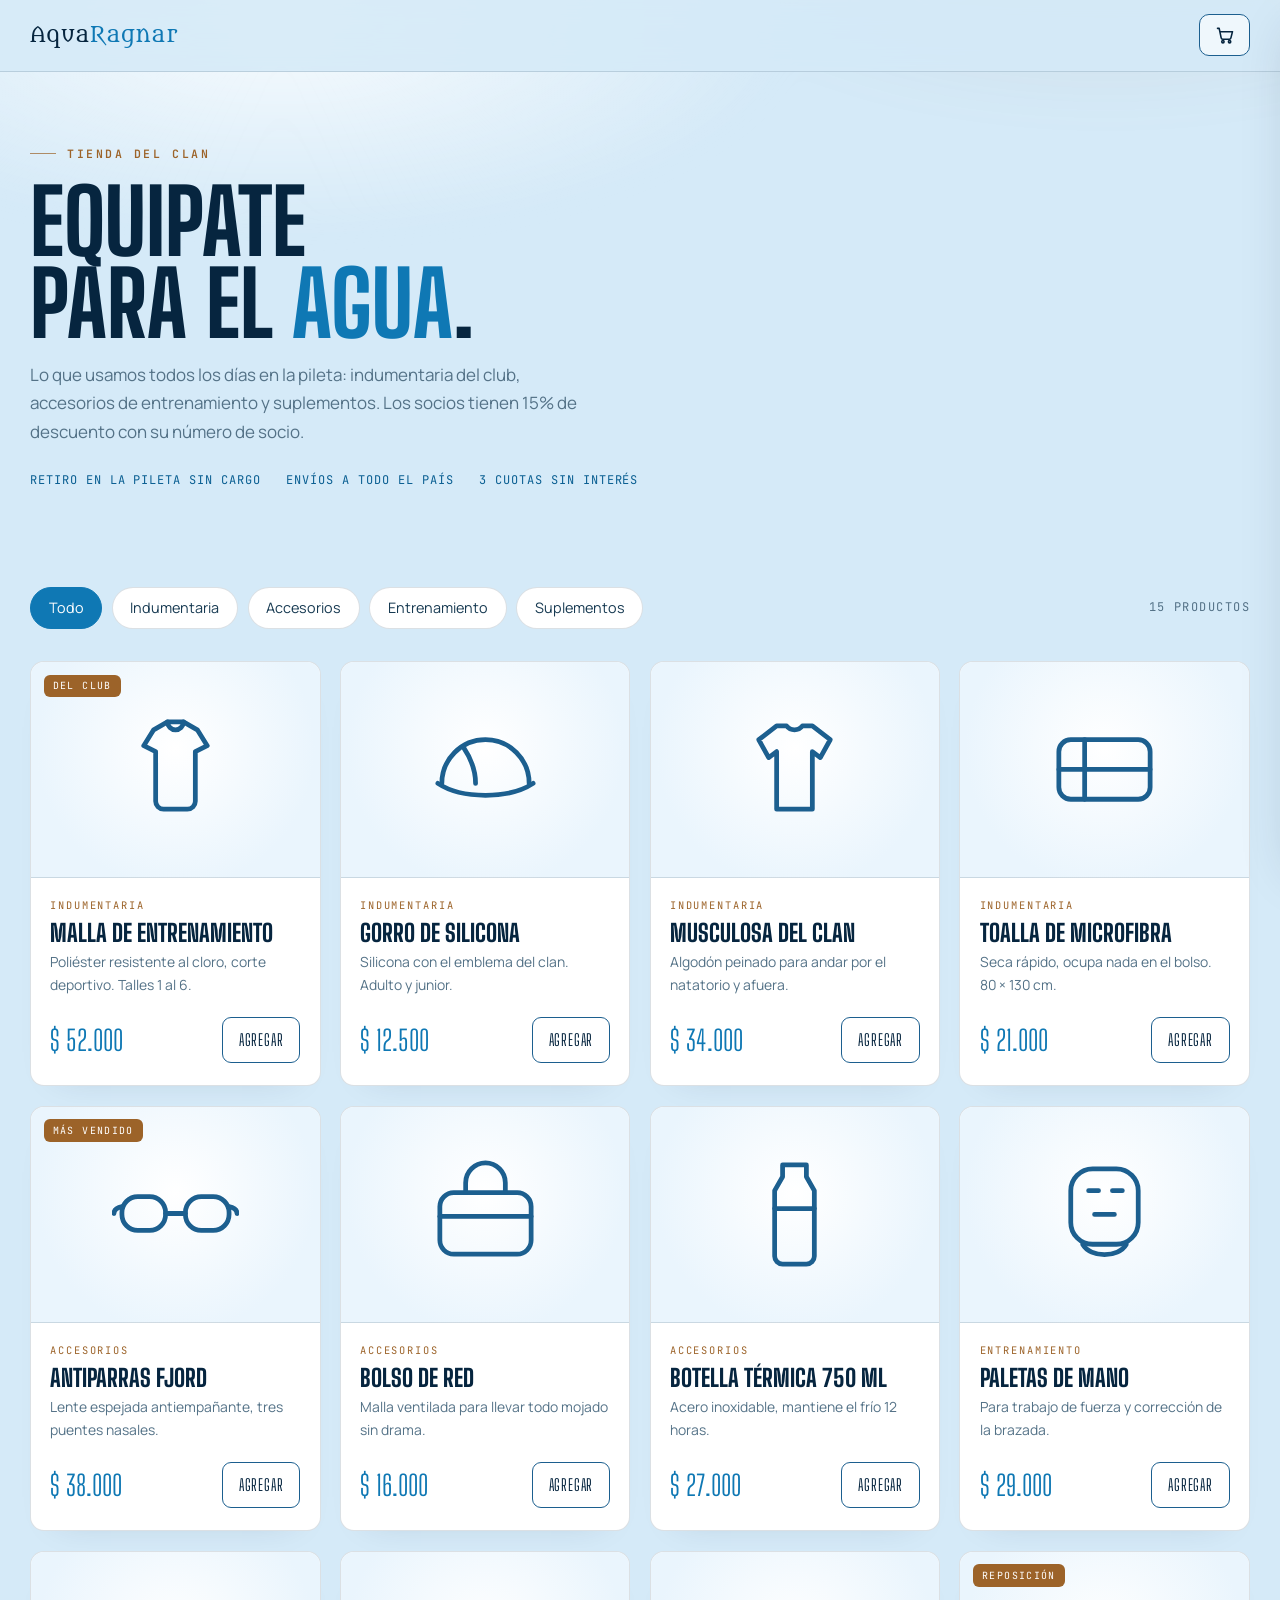
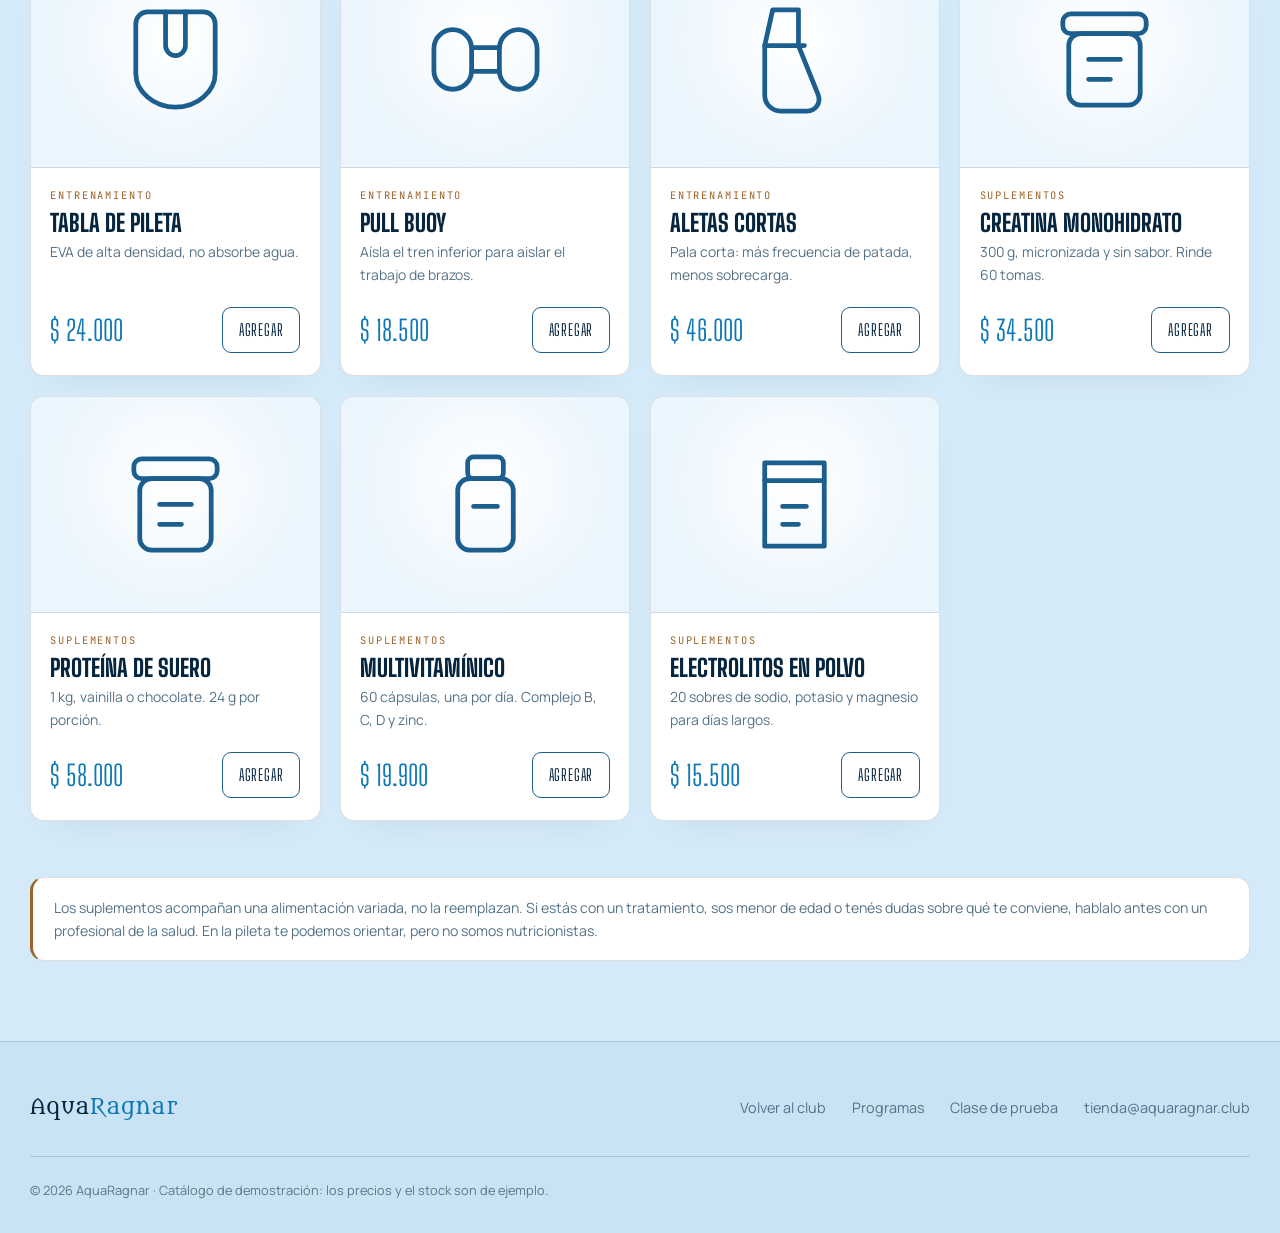
==== tienda.html @ 996f88b3 "1.0" ====
<!DOCTYPE html>
<html lang="es">
<head>
<meta charset="utf-8">
<meta name="viewport" content="width=device-width, initial-scale=1">
<title>Tienda · AquaRagnar</title>
<meta name="description" content="Indumentaria, accesorios y suplementos para entrenar. Retiro en la pileta o envío a todo el país.">
<meta name="theme-color" content="#03101f">
<link rel="preconnect" href="https://fonts.googleapis.com">
<link rel="preconnect" href="https://fonts.gstatic.com" crossorigin>
<link href="https://fonts.googleapis.com/css2?family=Big+Shoulders+Display:wght@500;700;800&family=Metamorphous&family=JetBrains+Mono:wght@400;600&family=Manrope:wght@400;500;700&display=swap" rel="stylesheet">
<style>
/* ============================================================
   AquaRagnar · Tienda
   Mismos tokens que index.html
   ============================================================ */
:root{
  --fondo:#d5eaf8;
  --fondo-hondo:#c9e2f4;
  --panel:#ffffff;
  --fiordo:#eaf5fd;
  --marea:#1c5f8f;
  --hielo:#0f78b4;
  --hielo-claro:#0a5f92;
  --espuma:#06253f;
  --bronce:#9c6329;
  --bronce-hondo:#7a4a1c;
  --texto:#173a52;
  --texto-tenue:#547287;
  --linea:rgba(6,37,63,.14);
  --sombra:rgba(6,37,63,.18);

  --display:"Big Shoulders Display","Arial Narrow",Impact,sans-serif;
  --vikinga:"Metamorphous","Papyrus",serif;
  --body:"Manrope",system-ui,-apple-system,"Segoe UI",sans-serif;
  --mono:"JetBrains Mono",ui-monospace,"SFMono-Regular",Consolas,monospace;

  --ancho:1220px;
  --radio:14px;
  --transicion:280ms cubic-bezier(.2,.7,.3,1);
}
*,*::before,*::after{box-sizing:border-box}
html{scroll-behavior:smooth}
body{
  margin:0;background:var(--fondo);color:var(--texto);
  font-family:var(--body);font-size:17px;line-height:1.65;
  -webkit-font-smoothing:antialiased;overflow-x:hidden;
}
img,svg{display:block;max-width:100%}
a{color:inherit;text-decoration:none}
button,input,select{font:inherit;color:inherit}
h1,h2,h3{margin:0;font-family:var(--display);font-weight:800;line-height:.92;text-transform:uppercase}
p{margin:0}
:focus-visible{outline:3px solid var(--hielo);outline-offset:3px;border-radius:4px}
.contenedor{width:min(100% - 2.5rem,var(--ancho));margin-inline:auto}
.eyebrow{
  font-family:var(--mono);font-size:.72rem;font-weight:600;letter-spacing:.22em;
  text-transform:uppercase;color:var(--bronce);display:flex;align-items:center;gap:.7rem;
}
.eyebrow::before{content:"";width:26px;height:1px;background:var(--bronce);opacity:.7;flex:none}
.saltar{position:absolute;left:-9999px}
.saltar:focus{left:1rem;top:1rem;z-index:100;background:var(--hielo);color:#fff;padding:.6rem 1rem;border-radius:8px}
.sprite{position:absolute;width:0;height:0;overflow:hidden}

/* ---------- Navbar ---------- */
.nav{
  position:fixed;inset:0 0 auto 0;z-index:50;padding:.9rem 0;
  background:rgba(213,234,248,.88);backdrop-filter:blur(14px) saturate(140%);
  border-bottom:1px solid var(--linea);
}
.nav__fila{display:flex;align-items:center;justify-content:space-between;gap:1rem}
.marca{display:inline-flex;align-items:center;flex:none}
.marca__nombre{font-family:var(--vikinga);font-weight:400;font-size:1.3rem;letter-spacing:.02em;color:var(--espuma)}
.marca__nombre span{color:var(--hielo)}
.nav__acciones{display:flex;align-items:center;gap:.9rem;flex:none}

.btn{
  display:inline-flex;align-items:center;justify-content:center;gap:.6rem;border:0;cursor:pointer;
  border-radius:10px;font-family:var(--display);font-weight:700;text-transform:uppercase;
  letter-spacing:.05em;line-height:1;
  transition:transform var(--transicion),box-shadow var(--transicion),background var(--transicion),border-color var(--transicion);
}
.btn--fantasma{background:rgba(255,255,255,.6);border:1.5px solid var(--marea);color:var(--espuma);padding:.72rem 1.1rem;font-size:1rem}
.btn--fantasma:hover{border-color:var(--hielo);background:#fff}
.btn--hielo{
  background:linear-gradient(180deg,var(--hielo),var(--hielo-claro));color:#fff;
  padding:.95rem 1.8rem;font-size:1.2rem;
  box-shadow:0 14px 30px -14px rgba(10,95,146,.85);
}
.btn--hielo:hover{transform:translateY(-2px)}
.btn--hielo:disabled{opacity:.45;cursor:not-allowed;transform:none}

.carrito-btn{position:relative;padding:.62rem .9rem;border-radius:10px;border:1.5px solid var(--marea);background:rgba(255,255,255,.6);cursor:pointer;display:grid;place-items:center;transition:border-color var(--transicion)}
.carrito-btn:hover{border-color:var(--hielo)}
.carrito-btn svg{width:20px;height:20px;color:var(--espuma)}
.carrito-btn__cuenta{
  position:absolute;top:-8px;right:-8px;min-width:22px;height:22px;padding:0 .3rem;
  border-radius:11px;background:var(--hielo);color:#fff;
  font-family:var(--mono);font-size:.7rem;font-weight:600;display:none;place-items:center;
}
.carrito-btn__cuenta.visible{display:grid}

/* ---------- Encabezado ---------- */
.cabecera{padding:9rem 0 3rem;position:relative;isolation:isolate;overflow:hidden}
.cabecera::before{
  content:"";position:absolute;inset:-40% -20% auto -20%;height:150%;z-index:-1;
  background:radial-gradient(45% 40% at 30% 30%,rgba(255,255,255,.8),transparent 64%),
             radial-gradient(40% 36% at 76% 20%,rgba(156,99,41,.10),transparent 62%);
  filter:blur(14px);
}
.cabecera__titulo{font-size:clamp(3rem,7vw,5.6rem);color:var(--espuma);margin:1.1rem 0 1rem}
.cabecera__titulo em{font-style:normal;color:var(--hielo)}
.cabecera__bajada{max-width:56ch;color:var(--texto-tenue)}
.envios{display:flex;flex-wrap:wrap;gap:.6rem 1.6rem;margin-top:1.6rem;font-family:var(--mono);font-size:.75rem;letter-spacing:.08em;color:var(--hielo-claro);text-transform:uppercase}

/* ---------- Filtros ---------- */
.filtros{display:flex;flex-wrap:wrap;align-items:center;gap:.6rem;margin:3rem 0 2rem}
.filtro{
  padding:.5rem 1.1rem;border-radius:999px;cursor:pointer;
  border:1.5px solid var(--linea);background:#fff;color:var(--texto);
  font-size:.9rem;transition:border-color var(--transicion),color var(--transicion),background var(--transicion);
}
.filtro:hover{border-color:var(--hielo);color:var(--espuma)}
.filtro[aria-pressed="true"]{border-color:var(--hielo);color:#fff;background:var(--hielo)}
.filtros__cuenta{margin-left:auto;font-family:var(--mono);font-size:.75rem;letter-spacing:.12em;color:var(--texto-tenue);text-transform:uppercase}

/* ---------- Grilla de productos ---------- */
.grilla{display:grid;grid-template-columns:repeat(auto-fill,minmax(250px,1fr));gap:1.2rem;padding-bottom:1rem}
.producto{
  display:flex;flex-direction:column;overflow:hidden;
  border:1px solid var(--linea);border-radius:var(--radio);background:var(--panel);
  box-shadow:0 16px 34px -28px var(--sombra);
  transition:transform var(--transicion),border-color var(--transicion),box-shadow var(--transicion);
}
.producto:hover{transform:translateY(-5px);border-color:var(--hielo);box-shadow:0 26px 44px -26px rgba(10,95,146,.5)}
.producto__arte{
  position:relative;aspect-ratio:4/3;display:grid;place-items:center;
  background:radial-gradient(circle at 50% 40%,#fff,var(--fiordo) 72%);
  border-bottom:1px solid var(--linea);
}
.producto__arte svg{width:44%;height:auto;color:var(--marea);transition:transform var(--transicion),color var(--transicion)}
.producto:hover .producto__arte svg{transform:scale(1.07);color:var(--hielo)}
.producto__sello{
  position:absolute;top:.8rem;left:.8rem;padding:.2rem .55rem;border-radius:6px;
  font-family:var(--mono);font-size:.62rem;letter-spacing:.14em;text-transform:uppercase;
  background:var(--bronce);color:#fff;
}
.producto__cuerpo{padding:1.2rem 1.2rem 1.4rem;display:flex;flex-direction:column;gap:.45rem;flex:1}
.producto__cat{font-family:var(--mono);font-size:.65rem;letter-spacing:.18em;text-transform:uppercase;color:var(--bronce)}
.producto__nombre{font-size:1.5rem;color:var(--espuma)}
.producto__detalle{font-size:.87rem;color:var(--texto-tenue);flex:1}
.producto__pie{display:flex;align-items:center;justify-content:space-between;gap:.8rem;margin-top:.8rem}
.producto__precio{font-family:var(--display);font-size:1.75rem;color:var(--hielo)}
.producto__agregar{
  padding:.55rem 1rem;border-radius:9px;cursor:pointer;
  border:1.5px solid var(--marea);background:#fff;color:var(--espuma);
  font-family:var(--display);font-size:1rem;letter-spacing:.05em;text-transform:uppercase;
  transition:border-color var(--transicion),background var(--transicion),color var(--transicion);
}
.producto__agregar:hover{border-color:var(--hielo);background:var(--hielo);color:#fff}
.vacio{padding:3rem 0;color:var(--texto-tenue);text-align:center}

.aviso{
  margin:2.5rem 0 0;padding:1.1rem 1.3rem;border-radius:var(--radio);
  border:1px solid var(--linea);border-left:3px solid var(--bronce);
  background:var(--panel);font-size:.88rem;color:var(--texto-tenue);
}

/* ---------- Carrito ---------- */
.telon{
  position:fixed;inset:0;z-index:60;background:rgba(6,37,63,.45);backdrop-filter:blur(3px);
  opacity:0;visibility:hidden;transition:opacity var(--transicion),visibility var(--transicion);
}
.telon.abierto{opacity:1;visibility:visible}
.carrito{
  position:fixed;top:0;right:0;bottom:0;z-index:61;width:min(100%,420px);
  display:flex;flex-direction:column;
  background:var(--panel);border-left:1px solid var(--linea);box-shadow:-20px 0 50px -30px var(--sombra);
  transform:translateX(101%);transition:transform 380ms cubic-bezier(.2,.7,.3,1);
}
.carrito.abierto{transform:none}
.carrito__cabecera{display:flex;align-items:center;justify-content:space-between;padding:1.4rem 1.5rem;border-bottom:1px solid var(--linea)}
.carrito__titulo{font-size:1.7rem;color:var(--espuma)}
.carrito__cerrar{background:none;border:0;cursor:pointer;font-size:1.5rem;line-height:1;color:var(--texto-tenue);padding:.2rem .4rem}
.carrito__cerrar:hover{color:var(--espuma)}
.carrito__lista{flex:1;overflow-y:auto;padding:1.2rem 1.5rem;display:grid;gap:1rem;align-content:start}
.item{display:grid;grid-template-columns:52px 1fr auto;gap:.9rem;align-items:center}
.item__arte{width:52px;height:52px;border-radius:10px;display:grid;place-items:center;background:var(--fiordo);border:1px solid var(--linea)}
.item__arte svg{width:28px;height:28px;color:var(--marea)}
.item__nombre{font-family:var(--display);font-size:1.2rem;color:var(--espuma);line-height:1.05}
.item__precio{font-size:.8rem;color:var(--texto-tenue)}
.cantidad{display:flex;align-items:center;gap:.5rem}
.cantidad button{
  width:26px;height:26px;border-radius:7px;cursor:pointer;
  border:1px solid var(--linea);background:transparent;color:var(--espuma);
  display:grid;place-items:center;line-height:1;
}
.cantidad button:hover{border-color:var(--hielo)}
.cantidad span{font-family:var(--mono);font-size:.85rem;min-width:1.3rem;text-align:center}
.carrito__vacio{color:var(--texto-tenue);font-size:.92rem;padding:2rem 0;text-align:center}
.carrito__pie{padding:1.3rem 1.5rem 1.6rem;border-top:1px solid var(--linea);display:grid;gap:.9rem}
.total{display:flex;align-items:baseline;justify-content:space-between}
.total span{font-family:var(--mono);font-size:.72rem;letter-spacing:.18em;text-transform:uppercase;color:var(--texto-tenue)}
.total b{font-family:var(--display);font-size:2.2rem;color:var(--hielo);font-weight:800}
.carrito__nota{font-size:.78rem;color:var(--texto-tenue);text-align:center}

/* ---------- Pie ---------- */
.pie{background:var(--fondo-hondo);border-top:1px solid var(--linea);padding:3rem 0 2rem;margin-top:5rem}
.pie__grid{display:flex;flex-wrap:wrap;gap:2rem;justify-content:space-between;align-items:center}
.pie__links{display:flex;gap:1.6rem;list-style:none;padding:0;margin:0;flex-wrap:wrap}
.pie__links a{font-size:.9rem;color:var(--texto-tenue);transition:color var(--transicion)}
.pie__links a:hover{color:var(--hielo)}
.pie__base{margin-top:2rem;padding-top:1.4rem;border-top:1px solid var(--linea);font-size:.8rem;color:#5d768a}

@media (max-width:820px){
    .cabecera{padding-top:7.5rem}
}
@media (prefers-reduced-motion:reduce){
  *,*::before,*::after{animation-duration:.001ms !important;transition-duration:.001ms !important}
  html{scroll-behavior:auto}
}
</style>
</head>
<body>
<a class="saltar" href="#catalogo">Saltar al catálogo</a>

<!-- ilustraciones de producto -->
<svg class="sprite" aria-hidden="true" xmlns="http://www.w3.org/2000/svg">
  <defs>
    <g id="base" fill="none" stroke="currentColor" stroke-width="2.4" stroke-linecap="round" stroke-linejoin="round"></g>
  </defs>
  <symbol id="i-antiparras" viewBox="0 0 64 64" fill="none" stroke="currentColor" stroke-width="2.4" stroke-linecap="round" stroke-linejoin="round">
    <rect x="5" y="23" width="22" height="17" rx="8"/><rect x="37" y="23" width="22" height="17" rx="8"/>
    <path d="M27 31.5h10"/><path d="M5 28c-3 .6-4 1.8-4 3.5M59 28c3 .6 4 1.8 4 3.5"/>
  </symbol>
  <symbol id="i-gorro" viewBox="0 0 64 64" fill="none" stroke="currentColor" stroke-width="2.4" stroke-linecap="round" stroke-linejoin="round">
    <path d="M10 39a22 22 0 0144 0"/><path d="M8 39c6 4 13 6 24 6s18-2 24-6"/><path d="M21 21c4 6 6 12 6 18"/>
  </symbol>
  <symbol id="i-malla" viewBox="0 0 64 64" fill="none" stroke="currentColor" stroke-width="2.4" stroke-linecap="round" stroke-linejoin="round">
    <path d="M21 12l7-4h8l7 4 5 8-6 3v25a4 4 0 01-4 4H26a4 4 0 01-4-4V23l-6-3z"/><path d="M28 8a4 4 0 008 0"/>
  </symbol>
  <symbol id="i-musculosa" viewBox="0 0 64 64" fill="none" stroke="currentColor" stroke-width="2.4" stroke-linecap="round" stroke-linejoin="round">
    <path d="M23 10l-9 7 5 9 4-3v29h18V23l4 3 5-9-9-7h-5a5 5 0 01-8 0z"/>
  </symbol>
  <symbol id="i-paletas" viewBox="0 0 64 64" fill="none" stroke="currentColor" stroke-width="2.4" stroke-linecap="round" stroke-linejoin="round">
    <rect x="15" y="9" width="34" height="38" rx="11"/><path d="M24 20h5M36 20h5M27 32h10"/><path d="M21 47c4 7 18 7 22 0"/>
  </symbol>
  <symbol id="i-tabla" viewBox="0 0 64 64" fill="none" stroke="currentColor" stroke-width="2.4" stroke-linecap="round" stroke-linejoin="round">
    <path d="M18 8h28a6 6 0 016 6v25c0 9-9 17-20 17S12 48 12 39V14a6 6 0 016-6z"/><path d="M27 8v17a5 5 0 0010 0V8"/>
  </symbol>
  <symbol id="i-pullbuoy" viewBox="0 0 64 64" fill="none" stroke="currentColor" stroke-width="2.4" stroke-linecap="round" stroke-linejoin="round">
    <rect x="6" y="17" width="19" height="30" rx="9.5"/><rect x="39" y="17" width="19" height="30" rx="9.5"/><path d="M25 26h14M25 38h14"/>
  </symbol>
  <symbol id="i-aletas" viewBox="0 0 64 64" fill="none" stroke="currentColor" stroke-width="2.4" stroke-linecap="round" stroke-linejoin="round">
    <path d="M21 7h13v18l10 25a6 6 0 01-6 8H25a8 8 0 01-8-8V25z"/><path d="M17 25h20"/>
  </symbol>
  <symbol id="i-bolso" viewBox="0 0 64 64" fill="none" stroke="currentColor" stroke-width="2.4" stroke-linecap="round" stroke-linejoin="round">
    <rect x="9" y="21" width="46" height="31" rx="7"/><path d="M22 21v-5a10 10 0 0120 0v5"/><path d="M9 33h46"/>
  </symbol>
  <symbol id="i-botella" viewBox="0 0 64 64" fill="none" stroke="currentColor" stroke-width="2.4" stroke-linecap="round" stroke-linejoin="round">
    <path d="M26 7h12v6l4 7v33a4 4 0 01-4 4H26a4 4 0 01-4-4V20l4-7z"/><path d="M22 29h20"/>
  </symbol>
  <symbol id="i-toalla" viewBox="0 0 64 64" fill="none" stroke="currentColor" stroke-width="2.4" stroke-linecap="round" stroke-linejoin="round">
    <rect x="9" y="17" width="46" height="30" rx="6"/><path d="M22 17v30M9 32h46"/>
  </symbol>
  <symbol id="i-pote" viewBox="0 0 64 64" fill="none" stroke="currentColor" stroke-width="2.4" stroke-linecap="round" stroke-linejoin="round">
    <rect x="14" y="19" width="36" height="36" rx="6"/><rect x="11" y="9" width="42" height="10" rx="4"/><path d="M24 32h16M24 42h11"/>
  </symbol>
  <symbol id="i-capsulas" viewBox="0 0 64 64" fill="none" stroke="currentColor" stroke-width="2.4" stroke-linecap="round" stroke-linejoin="round">
    <rect x="18" y="19" width="28" height="36" rx="6"/><rect x="23" y="8" width="18" height="11" rx="3"/><path d="M26 33h12"/>
  </symbol>
  <symbol id="i-sobre" viewBox="0 0 64 64" fill="none" stroke="currentColor" stroke-width="2.4" stroke-linecap="round" stroke-linejoin="round">
    <path d="M17 11h30v42H17z"/><path d="M17 20h30M26 33h12M26 42h8"/>
  </symbol>
</svg>

<!-- ============ NAVBAR ============ -->
<header class="nav">
  <div class="contenedor nav__fila">
    <a class="marca" href="index.html" aria-label="AquaRagnar, inicio">
      <span class="marca__nombre">Aqua<span>Ragnar</span></span>
    </a>

    <div class="nav__acciones">
      <button class="carrito-btn" id="abrirCarrito" type="button" aria-label="Abrir el carrito" aria-controls="carrito" aria-expanded="false">
        <svg viewBox="0 0 24 24" fill="none" stroke="currentColor" stroke-width="1.9" stroke-linecap="round" stroke-linejoin="round" aria-hidden="true">
          <path d="M3 4h2l2.4 11.4a2 2 0 002 1.6h7.7a2 2 0 002-1.6L21 8H6"/>
          <circle cx="9.5" cy="20" r="1.4"/><circle cx="17.5" cy="20" r="1.4"/>
        </svg>
        <span class="carrito-btn__cuenta" id="cuentaCarrito">0</span>
      </button>
    </div>
  </div>
</header>

<main>
  <!-- ============ CABECERA ============ -->
  <section class="cabecera">
    <div class="contenedor">
      <p class="eyebrow">Tienda del clan</p>
      <h1 class="cabecera__titulo">Equipate<br>para el <em>agua</em>.</h1>
      <p class="cabecera__bajada">
        Lo que usamos todos los días en la pileta: indumentaria del club, accesorios de entrenamiento
        y suplementos. Los socios tienen 15% de descuento con su número de socio.
      </p>
      <p class="envios">
        <span>Retiro en la pileta sin cargo</span>
        <span>Envíos a todo el país</span>
        <span>3 cuotas sin interés</span>
      </p>
    </div>
  </section>


  <!-- ============ CATÁLOGO ============ -->
  <section id="catalogo">
    <div class="contenedor">
      <div class="filtros" id="filtros" role="group" aria-label="Filtrar por categoría">
        <button class="filtro" type="button" data-cat="todo" aria-pressed="true">Todo</button>
        <button class="filtro" type="button" data-cat="Indumentaria" aria-pressed="false">Indumentaria</button>
        <button class="filtro" type="button" data-cat="Accesorios" aria-pressed="false">Accesorios</button>
        <button class="filtro" type="button" data-cat="Entrenamiento" aria-pressed="false">Entrenamiento</button>
        <button class="filtro" type="button" data-cat="Suplementos" aria-pressed="false">Suplementos</button>
        <p class="filtros__cuenta" id="cuentaProductos" role="status"></p>
      </div>

      <div class="grilla" id="grilla"></div>

      <p class="aviso">
        Los suplementos acompañan una alimentación variada, no la reemplazan. Si estás con un
        tratamiento, sos menor de edad o tenés dudas sobre qué te conviene, hablalo antes con un
        profesional de la salud. En la pileta te podemos orientar, pero no somos nutricionistas.
      </p>
    </div>
  </section>
</main>

<!-- ============ CARRITO ============ -->
<div class="telon" id="telon" hidden></div>

<aside class="carrito" id="carrito" aria-label="Carrito de compras" aria-hidden="true">
  <div class="carrito__cabecera">
    <h2 class="carrito__titulo">Tu bolso</h2>
    <button class="carrito__cerrar" id="cerrarCarrito" type="button" aria-label="Cerrar el carrito">✕</button>
  </div>

  <div class="carrito__lista" id="listaCarrito"></div>

  <div class="carrito__pie">
    <div class="total"><span>Total</span><b id="totalCarrito">$0</b></div>
    <button class="btn btn--hielo" id="finalizar" type="button" disabled>Finalizar compra</button>
    <p class="carrito__nota" id="notaCarrito">Podés retirar en la pileta o coordinar el envío al confirmar.</p>
  </div>
</aside>

<!-- ============ PIE ============ -->
<footer class="pie">
  <div class="contenedor">
    <div class="pie__grid">
      <a class="marca" href="index.html">
        <span class="marca__nombre">Aqua<span>Ragnar</span></span>
      </a>
      <ul class="pie__links">
        <li><a href="index.html">Volver al club</a></li>
        <li><a href="index.html#programas">Programas</a></li>
        <li><a href="index.html#sumate">Clase de prueba</a></li>
        <li><a href="mailto:tienda@aquaragnar.club">tienda@aquaragnar.club</a></li>
      </ul>
    </div>
    <p class="pie__base">© 2026 AquaRagnar · Catálogo de demostración: los precios y el stock son de ejemplo.</p>
  </div>
</footer>

<script>
(function () {
  "use strict";

  /* ---------- Catálogo ---------- */
  var PRODUCTOS = [
    { id:"malla",      nombre:"Malla de entrenamiento", cat:"Indumentaria",  precio:52000, icono:"i-malla",     detalle:"Poliéster resistente al cloro, corte deportivo. Talles 1 al 6.", sello:"Del club" },
    { id:"gorro",      nombre:"Gorro de silicona",      cat:"Indumentaria",  precio:12500, icono:"i-gorro",     detalle:"Silicona con el emblema del clan. Adulto y junior." },
    { id:"musculosa",  nombre:"Musculosa del clan",     cat:"Indumentaria",  precio:34000, icono:"i-musculosa", detalle:"Algodón peinado para andar por el natatorio y afuera." },
    { id:"toalla",     nombre:"Toalla de microfibra",   cat:"Indumentaria",  precio:21000, icono:"i-toalla",    detalle:"Seca rápido, ocupa nada en el bolso. 80 × 130 cm." },

    { id:"antiparras", nombre:"Antiparras Fjord",       cat:"Accesorios",    precio:38000, icono:"i-antiparras",detalle:"Lente espejada antiempañante, tres puentes nasales.", sello:"Más vendido" },
    { id:"bolso",      nombre:"Bolso de red",           cat:"Accesorios",    precio:16000, icono:"i-bolso",     detalle:"Malla ventilada para llevar todo mojado sin drama." },
    { id:"botella",    nombre:"Botella térmica 750 ml", cat:"Accesorios",    precio:27000, icono:"i-botella",   detalle:"Acero inoxidable, mantiene el frío 12 horas." },

    { id:"paletas",    nombre:"Paletas de mano",        cat:"Entrenamiento", precio:29000, icono:"i-paletas",   detalle:"Para trabajo de fuerza y corrección de la brazada." },
    { id:"tabla",      nombre:"Tabla de pileta",        cat:"Entrenamiento", precio:24000, icono:"i-tabla",     detalle:"EVA de alta densidad, no absorbe agua." },
    { id:"pullbuoy",   nombre:"Pull buoy",              cat:"Entrenamiento", precio:18500, icono:"i-pullbuoy",  detalle:"Aísla el tren inferior para aislar el trabajo de brazos." },
    { id:"aletas",     nombre:"Aletas cortas",          cat:"Entrenamiento", precio:46000, icono:"i-aletas",    detalle:"Pala corta: más frecuencia de patada, menos sobrecarga." },

    { id:"creatina",   nombre:"Creatina monohidrato",   cat:"Suplementos",   precio:34500, icono:"i-pote",      detalle:"300 g, micronizada y sin sabor. Rinde 60 tomas.", sello:"Reposición" },
    { id:"proteina",   nombre:"Proteína de suero",      cat:"Suplementos",   precio:58000, icono:"i-pote",      detalle:"1 kg, vainilla o chocolate. 24 g por porción." },
    { id:"vitaminas",  nombre:"Multivitamínico",        cat:"Suplementos",   precio:19900, icono:"i-capsulas",  detalle:"60 cápsulas, una por día. Complejo B, C, D y zinc." },
    { id:"electro",    nombre:"Electrolitos en polvo",  cat:"Suplementos",   precio:15500, icono:"i-sobre",     detalle:"20 sobres de sodio, potasio y magnesio para días largos." }
  ];

  var plata = new Intl.NumberFormat("es-AR", { style:"currency", currency:"ARS", maximumFractionDigits:0 });
  var grilla = document.getElementById("grilla");
  var cuentaProductos = document.getElementById("cuentaProductos");
  var filtroActivo = "todo";
  var bolso = {};

  /* ---------- Render del catálogo ---------- */
  var pintarCatalogo = function () {
    var lista = PRODUCTOS.filter(function (p) {
      return filtroActivo === "todo" || p.cat === filtroActivo;
    });

    grilla.innerHTML = lista.map(function (p) {
      return '<article class="producto">' +
          '<div class="producto__arte">' +
            (p.sello ? '<span class="producto__sello">' + p.sello + '</span>' : '') +
            '<svg viewBox="0 0 64 64" aria-hidden="true"><use href="#' + p.icono + '"></use></svg>' +
          '</div>' +
          '<div class="producto__cuerpo">' +
            '<p class="producto__cat">' + p.cat + '</p>' +
            '<h3 class="producto__nombre">' + p.nombre + '</h3>' +
            '<p class="producto__detalle">' + p.detalle + '</p>' +
            '<div class="producto__pie">' +
              '<span class="producto__precio">' + plata.format(p.precio) + '</span>' +
              '<button class="producto__agregar" type="button" data-id="' + p.id + '" ' +
                'aria-label="Agregar ' + p.nombre + ' al carrito">Agregar</button>' +
            '</div>' +
          '</div>' +
        '</article>';
    }).join("");

    cuentaProductos.textContent = lista.length + " productos";
  };

  /* ---------- Filtros ---------- */
  document.getElementById("filtros").addEventListener("click", function (e) {
    var btn = e.target.closest(".filtro");
    if (!btn) return;
    filtroActivo = btn.dataset.cat;
    Array.prototype.forEach.call(this.querySelectorAll(".filtro"), function (b) {
      b.setAttribute("aria-pressed", String(b === btn));
    });
    pintarCatalogo();
  });

  /* ---------- Carrito ---------- */
  var carrito = document.getElementById("carrito");
  var telon = document.getElementById("telon");
  var listaCarrito = document.getElementById("listaCarrito");
  var totalCarrito = document.getElementById("totalCarrito");
  var cuentaCarrito = document.getElementById("cuentaCarrito");
  var finalizar = document.getElementById("finalizar");
  var nota = document.getElementById("notaCarrito");
  var abrir = document.getElementById("abrirCarrito");

  var buscar = function (id) {
    return PRODUCTOS.filter(function (p) { return p.id === id; })[0];
  };

  var pintarCarrito = function () {
    var ids = Object.keys(bolso);
    var unidades = 0, total = 0;

    ids.forEach(function (id) {
      unidades += bolso[id];
      total += buscar(id).precio * bolso[id];
    });

    if (!ids.length) {
      listaCarrito.innerHTML = '<p class="carrito__vacio">Todavía no agregaste nada.<br>Empezá por las antiparras.</p>';
    } else {
      listaCarrito.innerHTML = ids.map(function (id) {
        var p = buscar(id);
        return '<div class="item">' +
            '<span class="item__arte"><svg aria-hidden="true"><use href="#' + p.icono + '"></use></svg></span>' +
            '<span>' +
              '<span class="item__nombre">' + p.nombre + '</span>' +
              '<span class="item__precio">' + plata.format(p.precio) + ' c/u</span>' +
            '</span>' +
            '<span class="cantidad">' +
              '<button type="button" data-menos="' + id + '" aria-label="Quitar uno de ' + p.nombre + '">−</button>' +
              '<span>' + bolso[id] + '</span>' +
              '<button type="button" data-mas="' + id + '" aria-label="Agregar otro de ' + p.nombre + '">+</button>' +
            '</span>' +
          '</div>';
      }).join("");
    }

    totalCarrito.textContent = plata.format(total);
    cuentaCarrito.textContent = unidades;
    cuentaCarrito.classList.toggle("visible", unidades > 0);
    finalizar.disabled = unidades === 0;
  };

  var moverCarrito = function (abierto) {
    carrito.classList.toggle("abierto", abierto);
    telon.classList.toggle("abierto", abierto);
    telon.hidden = !abierto;
    carrito.setAttribute("aria-hidden", String(!abierto));
    abrir.setAttribute("aria-expanded", String(abierto));
    if (abierto) document.getElementById("cerrarCarrito").focus();
  };

  grilla.addEventListener("click", function (e) {
    var btn = e.target.closest(".producto__agregar");
    if (!btn) return;
    var id = btn.dataset.id;
    bolso[id] = (bolso[id] || 0) + 1;
    pintarCarrito();
    moverCarrito(true);
  });

  listaCarrito.addEventListener("click", function (e) {
    var mas = e.target.closest("[data-mas]");
    var menos = e.target.closest("[data-menos]");
    if (mas) { bolso[mas.dataset.mas] += 1; }
    if (menos) {
      var id = menos.dataset.menos;
      bolso[id] -= 1;
      if (bolso[id] < 1) delete bolso[id];
    }
    if (mas || menos) pintarCarrito();
  });

  abrir.addEventListener("click", function () { moverCarrito(true); });
  document.getElementById("cerrarCarrito").addEventListener("click", function () { moverCarrito(false); abrir.focus(); });
  telon.addEventListener("click", function () { moverCarrito(false); });
  document.addEventListener("keydown", function (e) {
    if (e.key === "Escape" && carrito.classList.contains("abierto")) { moverCarrito(false); abrir.focus(); }
  });

  finalizar.addEventListener("click", function () {
    nota.textContent = "Esto es un catálogo de demostración: todavía no hay pasarela de pago conectada.";
    nota.style.color = "var(--hielo-claro)";
  });

  pintarCatalogo();
  pintarCarrito();
})();
</script>
</body>
</html>
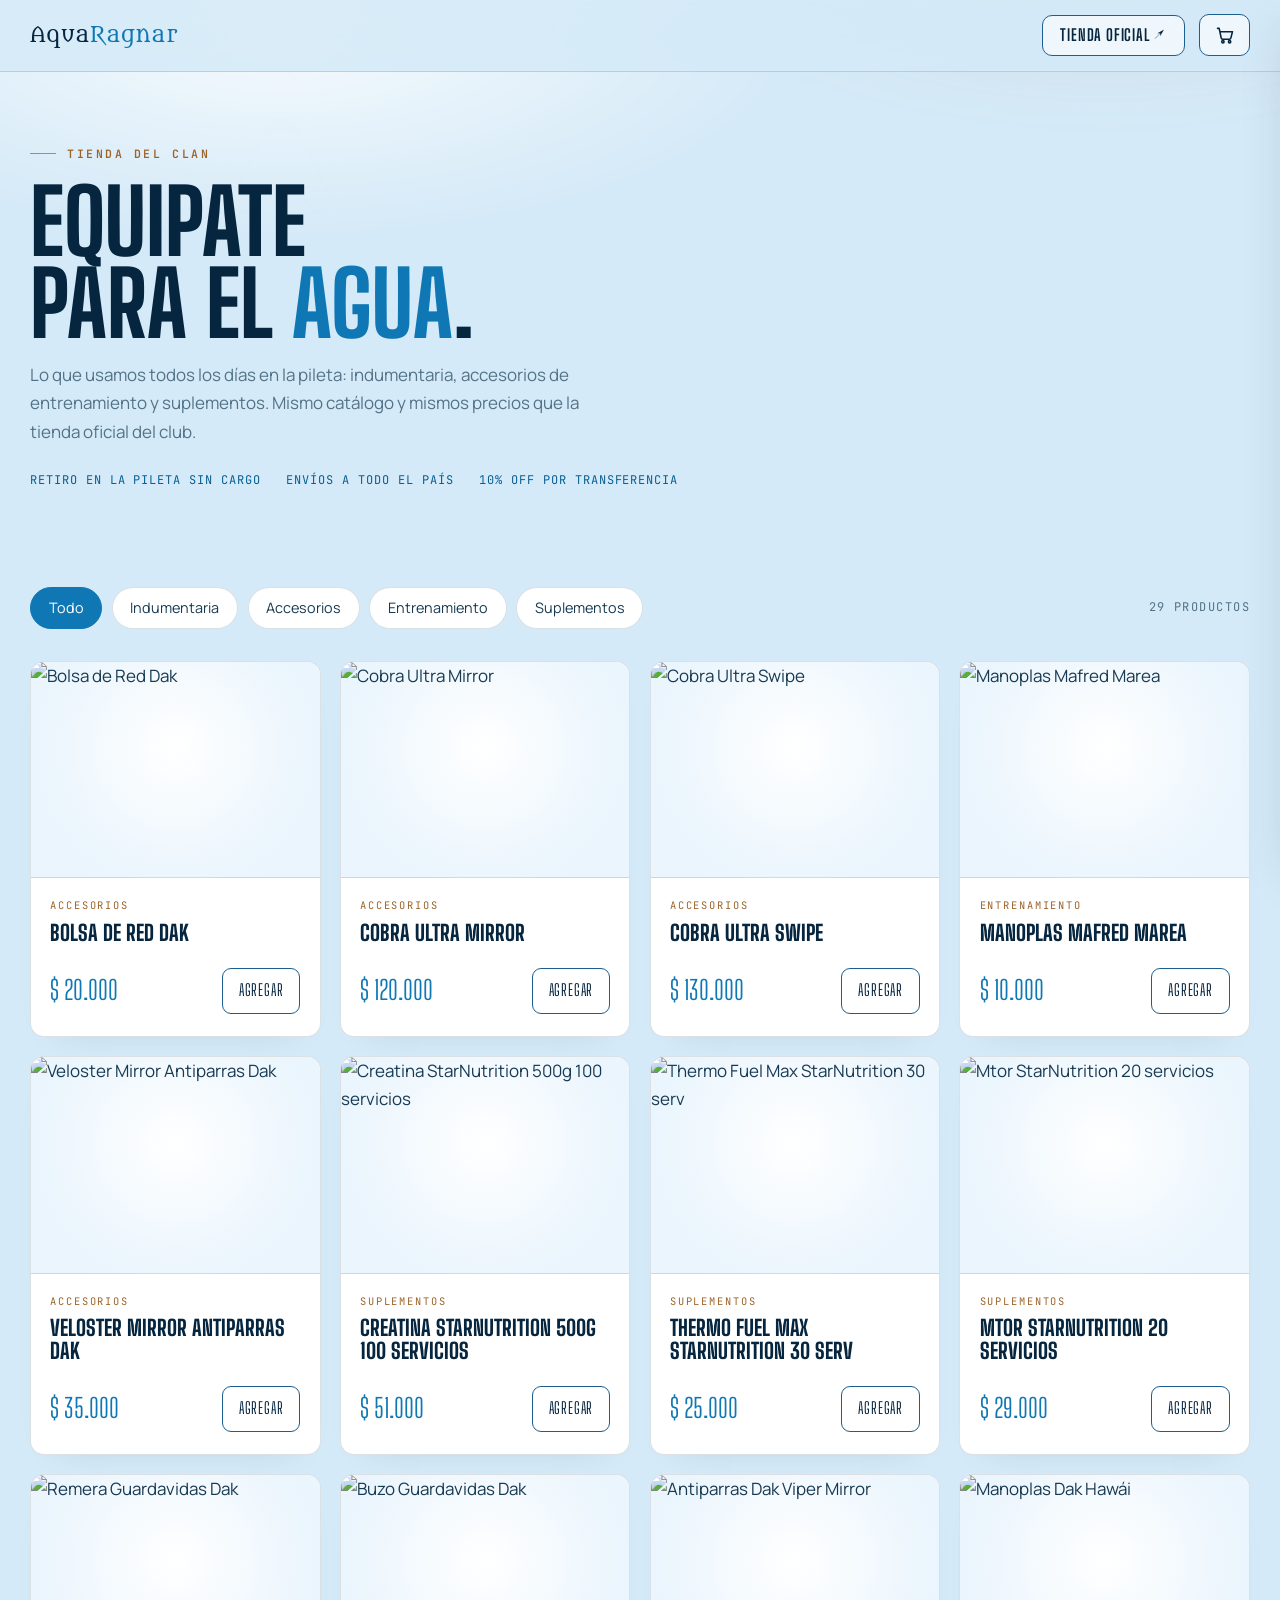
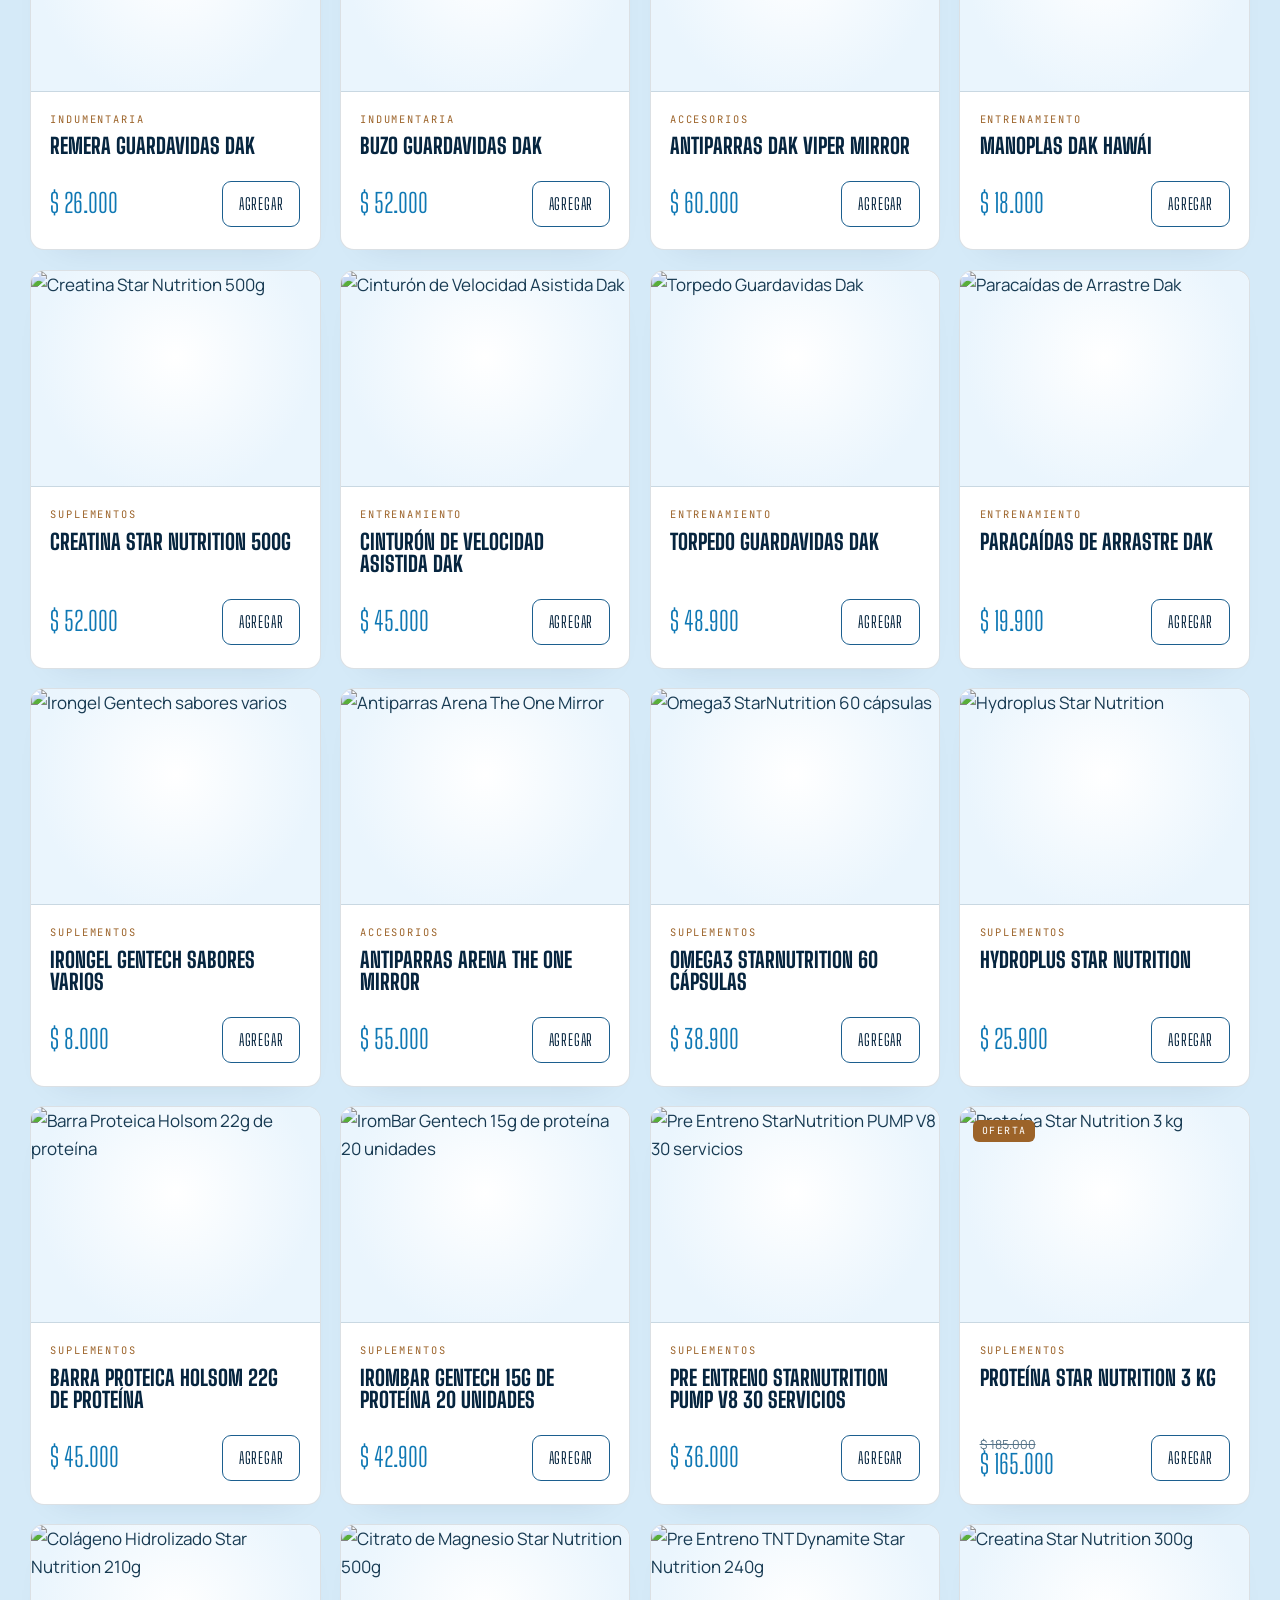
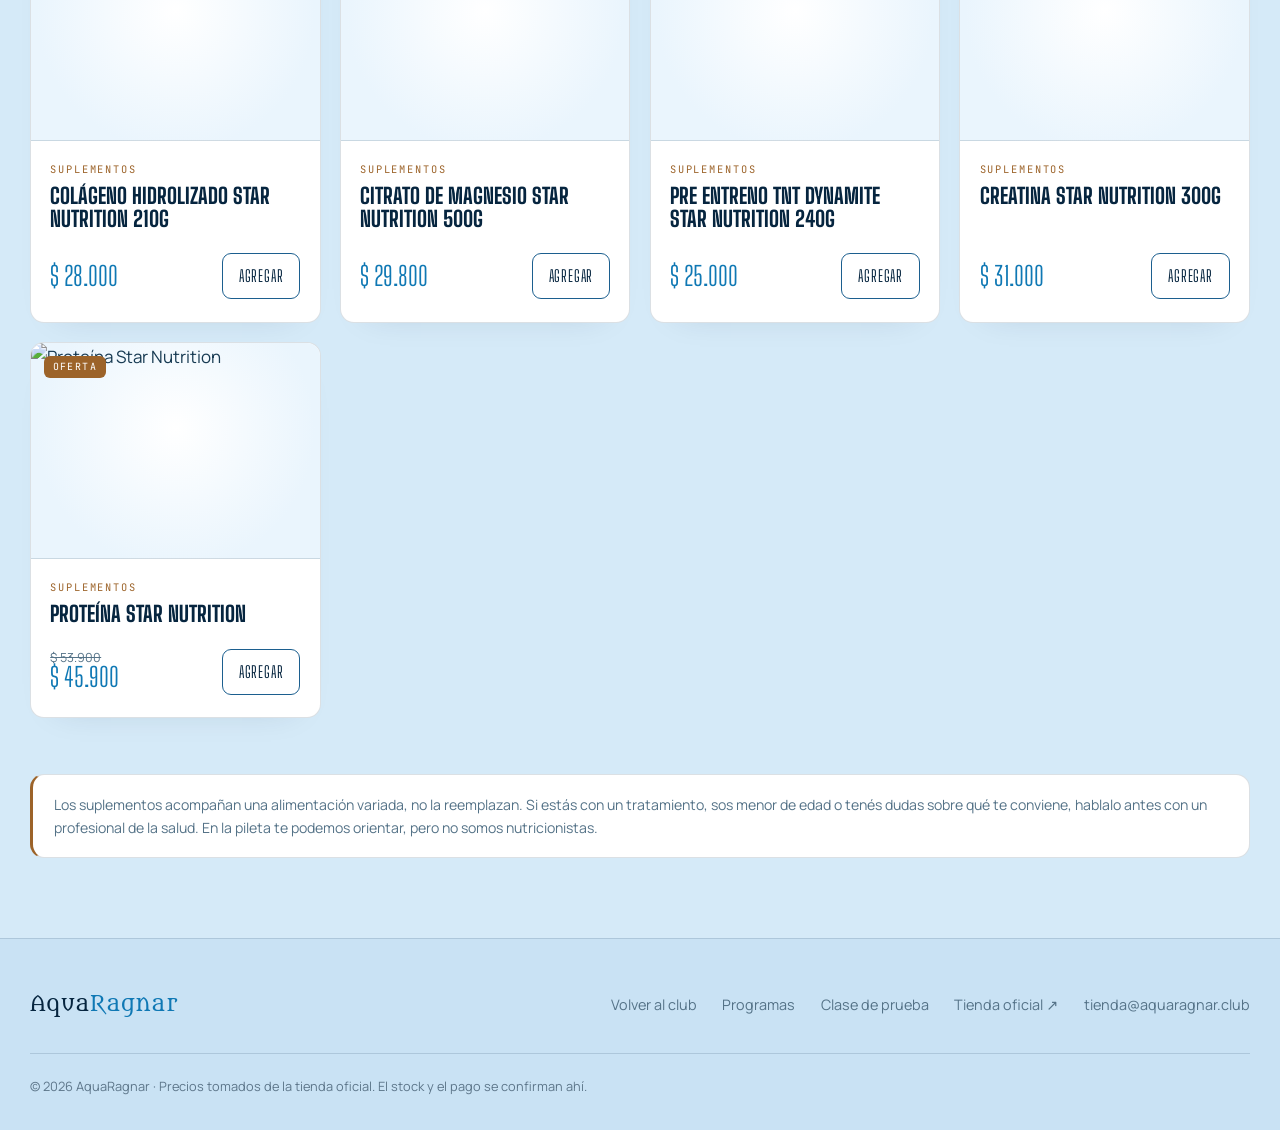
==== commit 50f1e5c2: "3.0" ====
--- a/tienda.html
+++ b/tienda.html
@@ -4,7 +4,7 @@
 <meta charset="utf-8">
 <meta name="viewport" content="width=device-width, initial-scale=1">
 <title>Tienda · AquaRagnar</title>
-<meta name="description" content="Indumentaria, accesorios y suplementos para entrenar. Retiro en la pileta o envío a todo el país.">
+<meta name="description" content="Antiparras, manoplas, indumentaria y suplementos. 29 productos, retiro en la pileta o envío a todo el país.">
 <meta name="theme-color" content="#03101f">
 <link rel="preconnect" href="https://fonts.googleapis.com">
 <link rel="preconnect" href="https://fonts.gstatic.com" crossorigin>
@@ -73,6 +73,9 @@
 .marca__nombre{font-family:var(--vikinga);font-weight:400;font-size:1.3rem;letter-spacing:.02em;color:var(--espuma)}
 .marca__nombre span{color:var(--hielo)}
 .nav__acciones{display:flex;align-items:center;gap:.9rem;flex:none}
+.nav__oficial{font-size:.85rem;padding:.6rem .9rem;white-space:nowrap}
+/* CAMBIO: en pantallas chicas el botón de la tienda oficial se esconde (queda el del pie) */
+@media (max-width:640px){.nav .nav__oficial{display:none}}
 
 .btn{
   display:inline-flex;align-items:center;justify-content:center;gap:.6rem;border:0;cursor:pointer;
@@ -133,13 +136,17 @@
   transition:transform var(--transicion),border-color var(--transicion),box-shadow var(--transicion);
 }
 .producto:hover{transform:translateY(-5px);border-color:var(--hielo);box-shadow:0 26px 44px -26px rgba(10,95,146,.5)}
+/* CAMBIO: la tarjeta muestra la foto real del producto */
 .producto__arte{
-  position:relative;aspect-ratio:4/3;display:grid;place-items:center;
+  position:relative;aspect-ratio:4/3;overflow:hidden;
   background:radial-gradient(circle at 50% 40%,#fff,var(--fiordo) 72%);
   border-bottom:1px solid var(--linea);
 }
-.producto__arte svg{width:44%;height:auto;color:var(--marea);transition:transform var(--transicion),color var(--transicion)}
-.producto:hover .producto__arte svg{transform:scale(1.07);color:var(--hielo)}
+.producto__foto{
+  width:100%;height:100%;object-fit:cover;
+  transition:transform var(--transicion);
+}
+.producto:hover .producto__foto{transform:scale(1.05)}
 .producto__sello{
   position:absolute;top:.8rem;left:.8rem;padding:.2rem .55rem;border-radius:6px;
   font-family:var(--mono);font-size:.62rem;letter-spacing:.14em;text-transform:uppercase;
@@ -147,10 +154,13 @@
 }
 .producto__cuerpo{padding:1.2rem 1.2rem 1.4rem;display:flex;flex-direction:column;gap:.45rem;flex:1}
 .producto__cat{font-family:var(--mono);font-size:.65rem;letter-spacing:.18em;text-transform:uppercase;color:var(--bronce)}
-.producto__nombre{font-size:1.5rem;color:var(--espuma)}
-.producto__detalle{font-size:.87rem;color:var(--texto-tenue);flex:1}
-.producto__pie{display:flex;align-items:center;justify-content:space-between;gap:.8rem;margin-top:.8rem}
-.producto__precio{font-family:var(--display);font-size:1.75rem;color:var(--hielo)}
+.producto__nombre{font-size:1.35rem;color:var(--espuma);line-height:1.05}
+/* CAMBIO: el pie queda abajo aunque los nombres tengan distinto largo */
+.producto__pie{display:flex;align-items:center;justify-content:space-between;gap:.8rem;margin-top:auto;padding-top:1rem}
+.producto__precios{display:flex;flex-direction:column;line-height:1.05}
+.producto__precio{font-family:var(--display);font-size:1.65rem;color:var(--hielo)}
+/* CAMBIO: precio tachado para los productos en oferta */
+.producto__antes{font-size:.78rem;color:var(--texto-tenue);text-decoration:line-through}
 .producto__agregar{
   padding:.55rem 1rem;border-radius:9px;cursor:pointer;
   border:1.5px solid var(--marea);background:#fff;color:var(--espuma);
@@ -185,9 +195,10 @@
 .carrito__cerrar:hover{color:var(--espuma)}
 .carrito__lista{flex:1;overflow-y:auto;padding:1.2rem 1.5rem;display:grid;gap:1rem;align-content:start}
 .item{display:grid;grid-template-columns:52px 1fr auto;gap:.9rem;align-items:center}
-.item__arte{width:52px;height:52px;border-radius:10px;display:grid;place-items:center;background:var(--fiordo);border:1px solid var(--linea)}
-.item__arte svg{width:28px;height:28px;color:var(--marea)}
-.item__nombre{font-family:var(--display);font-size:1.2rem;color:var(--espuma);line-height:1.05}
+/* CAMBIO: el carrito también muestra la foto del producto */
+.item__arte{width:52px;height:52px;border-radius:10px;overflow:hidden;background:var(--fiordo);border:1px solid var(--linea)}
+.item__arte img{width:100%;height:100%;object-fit:cover}
+.item__nombre{display:block;font-family:var(--display);font-size:1.05rem;color:var(--espuma);line-height:1.05}
 .item__precio{font-size:.8rem;color:var(--texto-tenue)}
 .cantidad{display:flex;align-items:center;gap:.5rem}
 .cantidad button{
@@ -224,55 +235,7 @@
 <body>
 <a class="saltar" href="#catalogo">Saltar al catálogo</a>
 
-<!-- ilustraciones de producto -->
-<svg class="sprite" aria-hidden="true" xmlns="http://www.w3.org/2000/svg">
-  <defs>
-    <g id="base" fill="none" stroke="currentColor" stroke-width="2.4" stroke-linecap="round" stroke-linejoin="round"></g>
-  </defs>
-  <symbol id="i-antiparras" viewBox="0 0 64 64" fill="none" stroke="currentColor" stroke-width="2.4" stroke-linecap="round" stroke-linejoin="round">
-    <rect x="5" y="23" width="22" height="17" rx="8"/><rect x="37" y="23" width="22" height="17" rx="8"/>
-    <path d="M27 31.5h10"/><path d="M5 28c-3 .6-4 1.8-4 3.5M59 28c3 .6 4 1.8 4 3.5"/>
-  </symbol>
-  <symbol id="i-gorro" viewBox="0 0 64 64" fill="none" stroke="currentColor" stroke-width="2.4" stroke-linecap="round" stroke-linejoin="round">
-    <path d="M10 39a22 22 0 0144 0"/><path d="M8 39c6 4 13 6 24 6s18-2 24-6"/><path d="M21 21c4 6 6 12 6 18"/>
-  </symbol>
-  <symbol id="i-malla" viewBox="0 0 64 64" fill="none" stroke="currentColor" stroke-width="2.4" stroke-linecap="round" stroke-linejoin="round">
-    <path d="M21 12l7-4h8l7 4 5 8-6 3v25a4 4 0 01-4 4H26a4 4 0 01-4-4V23l-6-3z"/><path d="M28 8a4 4 0 008 0"/>
-  </symbol>
-  <symbol id="i-musculosa" viewBox="0 0 64 64" fill="none" stroke="currentColor" stroke-width="2.4" stroke-linecap="round" stroke-linejoin="round">
-    <path d="M23 10l-9 7 5 9 4-3v29h18V23l4 3 5-9-9-7h-5a5 5 0 01-8 0z"/>
-  </symbol>
-  <symbol id="i-paletas" viewBox="0 0 64 64" fill="none" stroke="currentColor" stroke-width="2.4" stroke-linecap="round" stroke-linejoin="round">
-    <rect x="15" y="9" width="34" height="38" rx="11"/><path d="M24 20h5M36 20h5M27 32h10"/><path d="M21 47c4 7 18 7 22 0"/>
-  </symbol>
-  <symbol id="i-tabla" viewBox="0 0 64 64" fill="none" stroke="currentColor" stroke-width="2.4" stroke-linecap="round" stroke-linejoin="round">
-    <path d="M18 8h28a6 6 0 016 6v25c0 9-9 17-20 17S12 48 12 39V14a6 6 0 016-6z"/><path d="M27 8v17a5 5 0 0010 0V8"/>
-  </symbol>
-  <symbol id="i-pullbuoy" viewBox="0 0 64 64" fill="none" stroke="currentColor" stroke-width="2.4" stroke-linecap="round" stroke-linejoin="round">
-    <rect x="6" y="17" width="19" height="30" rx="9.5"/><rect x="39" y="17" width="19" height="30" rx="9.5"/><path d="M25 26h14M25 38h14"/>
-  </symbol>
-  <symbol id="i-aletas" viewBox="0 0 64 64" fill="none" stroke="currentColor" stroke-width="2.4" stroke-linecap="round" stroke-linejoin="round">
-    <path d="M21 7h13v18l10 25a6 6 0 01-6 8H25a8 8 0 01-8-8V25z"/><path d="M17 25h20"/>
-  </symbol>
-  <symbol id="i-bolso" viewBox="0 0 64 64" fill="none" stroke="currentColor" stroke-width="2.4" stroke-linecap="round" stroke-linejoin="round">
-    <rect x="9" y="21" width="46" height="31" rx="7"/><path d="M22 21v-5a10 10 0 0120 0v5"/><path d="M9 33h46"/>
-  </symbol>
-  <symbol id="i-botella" viewBox="0 0 64 64" fill="none" stroke="currentColor" stroke-width="2.4" stroke-linecap="round" stroke-linejoin="round">
-    <path d="M26 7h12v6l4 7v33a4 4 0 01-4 4H26a4 4 0 01-4-4V20l4-7z"/><path d="M22 29h20"/>
-  </symbol>
-  <symbol id="i-toalla" viewBox="0 0 64 64" fill="none" stroke="currentColor" stroke-width="2.4" stroke-linecap="round" stroke-linejoin="round">
-    <rect x="9" y="17" width="46" height="30" rx="6"/><path d="M22 17v30M9 32h46"/>
-  </symbol>
-  <symbol id="i-pote" viewBox="0 0 64 64" fill="none" stroke="currentColor" stroke-width="2.4" stroke-linecap="round" stroke-linejoin="round">
-    <rect x="14" y="19" width="36" height="36" rx="6"/><rect x="11" y="9" width="42" height="10" rx="4"/><path d="M24 32h16M24 42h11"/>
-  </symbol>
-  <symbol id="i-capsulas" viewBox="0 0 64 64" fill="none" stroke="currentColor" stroke-width="2.4" stroke-linecap="round" stroke-linejoin="round">
-    <rect x="18" y="19" width="28" height="36" rx="6"/><rect x="23" y="8" width="18" height="11" rx="3"/><path d="M26 33h12"/>
-  </symbol>
-  <symbol id="i-sobre" viewBox="0 0 64 64" fill="none" stroke="currentColor" stroke-width="2.4" stroke-linecap="round" stroke-linejoin="round">
-    <path d="M17 11h30v42H17z"/><path d="M17 20h30M26 33h12M26 42h8"/>
-  </symbol>
-</svg>
+<!-- CAMBIO: se quitaron las ilustraciones SVG: ahora cada producto usa su foto real -->
 
 <!-- ============ NAVBAR ============ -->
 <header class="nav">
@@ -282,6 +245,8 @@
     </a>
 
     <div class="nav__acciones">
+      <!-- CAMBIO: acceso directo a la tienda oficial de Tiendanube -->
+      <a class="btn btn--fantasma nav__oficial" href="https://aquaragnar.mitiendanube.com/" target="_blank" rel="noopener">Tienda oficial ↗</a>
       <button class="carrito-btn" id="abrirCarrito" type="button" aria-label="Abrir el carrito" aria-controls="carrito" aria-expanded="false">
         <svg viewBox="0 0 24 24" fill="none" stroke="currentColor" stroke-width="1.9" stroke-linecap="round" stroke-linejoin="round" aria-hidden="true">
           <path d="M3 4h2l2.4 11.4a2 2 0 002 1.6h7.7a2 2 0 002-1.6L21 8H6"/>
@@ -300,13 +265,13 @@
       <p class="eyebrow">Tienda del clan</p>
       <h1 class="cabecera__titulo">Equipate<br>para el <em>agua</em>.</h1>
       <p class="cabecera__bajada">
-        Lo que usamos todos los días en la pileta: indumentaria del club, accesorios de entrenamiento
-        y suplementos. Los socios tienen 15% de descuento con su número de socio.
+        Lo que usamos todos los días en la pileta: indumentaria, accesorios de entrenamiento
+        y suplementos. Mismo catálogo y mismos precios que la tienda oficial del club.
       </p>
       <p class="envios">
         <span>Retiro en la pileta sin cargo</span>
         <span>Envíos a todo el país</span>
-        <span>3 cuotas sin interés</span>
+        <span>10% off por transferencia</span>
       </p>
     </div>
   </section>
@@ -364,10 +329,11 @@
         <li><a href="index.html">Volver al club</a></li>
         <li><a href="index.html#programas">Programas</a></li>
         <li><a href="index.html#sumate">Clase de prueba</a></li>
+        <li><a href="https://aquaragnar.mitiendanube.com/" target="_blank" rel="noopener">Tienda oficial ↗</a></li>
         <li><a href="mailto:tienda@aquaragnar.club">tienda@aquaragnar.club</a></li>
       </ul>
     </div>
-    <p class="pie__base">© 2026 AquaRagnar · Catálogo de demostración: los precios y el stock son de ejemplo.</p>
+    <p class="pie__base">© 2026 AquaRagnar · Precios tomados de la tienda oficial. El stock y el pago se confirman ahí.</p>
   </div>
 </footer>
 
@@ -376,25 +342,41 @@
   "use strict";
 
   /* ---------- Catálogo ---------- */
+  /* CAMBIO: catálogo real, tomado de aquaragnar.mitiendanube.com.
+     Las fotos se sirven desde el CDN de la tienda, así se actualizan solas. */
+  var BASE = "https://dcdn-us.mitiendanube.com/stores/007/851/753/products/";
+  var TIENDA = "https://aquaragnar.mitiendanube.com/productos/";
+
   var PRODUCTOS = [
-    { id:"malla",      nombre:"Malla de entrenamiento", cat:"Indumentaria",  precio:52000, icono:"i-malla",     detalle:"Poliéster resistente al cloro, corte deportivo. Talles 1 al 6.", sello:"Del club" },
-    { id:"gorro",      nombre:"Gorro de silicona",      cat:"Indumentaria",  precio:12500, icono:"i-gorro",     detalle:"Silicona con el emblema del clan. Adulto y junior." },
-    { id:"musculosa",  nombre:"Musculosa del clan",     cat:"Indumentaria",  precio:34000, icono:"i-musculosa", detalle:"Algodón peinado para andar por el natatorio y afuera." },
-    { id:"toalla",     nombre:"Toalla de microfibra",   cat:"Indumentaria",  precio:21000, icono:"i-toalla",    detalle:"Seca rápido, ocupa nada en el bolso. 80 × 130 cm." },
-
-    { id:"antiparras", nombre:"Antiparras Fjord",       cat:"Accesorios",    precio:38000, icono:"i-antiparras",detalle:"Lente espejada antiempañante, tres puentes nasales.", sello:"Más vendido" },
-    { id:"bolso",      nombre:"Bolso de red",           cat:"Accesorios",    precio:16000, icono:"i-bolso",     detalle:"Malla ventilada para llevar todo mojado sin drama." },
-    { id:"botella",    nombre:"Botella térmica 750 ml", cat:"Accesorios",    precio:27000, icono:"i-botella",   detalle:"Acero inoxidable, mantiene el frío 12 horas." },
-
-    { id:"paletas",    nombre:"Paletas de mano",        cat:"Entrenamiento", precio:29000, icono:"i-paletas",   detalle:"Para trabajo de fuerza y corrección de la brazada." },
-    { id:"tabla",      nombre:"Tabla de pileta",        cat:"Entrenamiento", precio:24000, icono:"i-tabla",     detalle:"EVA de alta densidad, no absorbe agua." },
-    { id:"pullbuoy",   nombre:"Pull buoy",              cat:"Entrenamiento", precio:18500, icono:"i-pullbuoy",  detalle:"Aísla el tren inferior para aislar el trabajo de brazos." },
-    { id:"aletas",     nombre:"Aletas cortas",          cat:"Entrenamiento", precio:46000, icono:"i-aletas",    detalle:"Pala corta: más frecuencia de patada, menos sobrecarga." },
-
-    { id:"creatina",   nombre:"Creatina monohidrato",   cat:"Suplementos",   precio:34500, icono:"i-pote",      detalle:"300 g, micronizada y sin sabor. Rinde 60 tomas.", sello:"Reposición" },
-    { id:"proteina",   nombre:"Proteína de suero",      cat:"Suplementos",   precio:58000, icono:"i-pote",      detalle:"1 kg, vainilla o chocolate. 24 g por porción." },
-    { id:"vitaminas",  nombre:"Multivitamínico",        cat:"Suplementos",   precio:19900, icono:"i-capsulas",  detalle:"60 cápsulas, una por día. Complejo B, C, D y zinc." },
-    { id:"electro",    nombre:"Electrolitos en polvo",  cat:"Suplementos",   precio:15500, icono:"i-sobre",     detalle:"20 sobres de sodio, potasio y magnesio para días largos." }
+    { id:"bolsa-red-dak", nombre:"Bolsa de Red Dak", cat:"Accesorios", precio:20000, img:BASE+"img_3082-a3ae7d32009c6bce5617850836346335-640-0.webp", url:TIENDA+"bolsa-de-red-dak-8yx1f/" },
+    { id:"cobra-ultra-mirror", nombre:"Cobra Ultra Mirror", cat:"Accesorios", precio:120000, img:BASE+"img_3079-005969a3c6ccfbe41417850829852065-640-0.webp", url:TIENDA+"cobra-ultra-mirror-apida/" },
+    { id:"cobra-ultra-swipe", nombre:"Cobra Ultra Swipe", cat:"Accesorios", precio:130000, img:BASE+"img_3076-728d19b8c0d4d6c07317850821048282-640-0.webp", url:TIENDA+"cobra-ultra-swipe-dxddc/" },
+    { id:"manoplas-mafred", nombre:"Manoplas Mafred Marea", cat:"Entrenamiento", precio:10000, img:BASE+"img_2918-46f9c72c8f53b1ce8917842509962746-640-0.webp", url:TIENDA+"manoplas-mafred-marea-1qsbv/" },
+    { id:"veloster-mirror", nombre:"Veloster Mirror Antiparras Dak", cat:"Accesorios", precio:35000, img:BASE+"img_2917-d794a942672142ee1f17842504185834-640-0.webp", url:TIENDA+"velo-ayer-mirror-amtiparras-dak-10fel/" },
+    { id:"creatina-500-100", nombre:"Creatina StarNutrition 500g 100 servicios", cat:"Suplementos", precio:51000, img:BASE+"img_2850-9867f1c247127c8dcc17839594788547-640-0.webp", url:TIENDA+"creatina-starnutrition-500g-100-servicios-1fn8a/" },
+    { id:"thermo-fuel-max", nombre:"Thermo Fuel Max StarNutrition 30 serv", cat:"Suplementos", precio:25000, img:BASE+"img_2848-9d6b4dba18b11d81ae17839589813848-640-0.webp", url:TIENDA+"thermo-fuel-max-starnutrition-30serv-1wjht/" },
+    { id:"mtor-20", nombre:"Mtor StarNutrition 20 servicios", cat:"Suplementos", precio:29000, img:BASE+"img_2843-4bc74c6b2b60a83f4b17839584616630-640-0.webp", url:TIENDA+"mtor-starnutrition-20-servicios-b0qab/" },
+    { id:"remera-guardavidas", nombre:"Remera Guardavidas Dak", cat:"Indumentaria", precio:26000, img:BASE+"img_2607-f29c23c2c39ce8806617830200362926-640-0.webp", url:TIENDA+"remera-guardavidas-dak-vpiv7/" },
+    { id:"buzo-guardavidas", nombre:"Buzo Guardavidas Dak", cat:"Indumentaria", precio:52000, img:BASE+"img_2600-f92bb4f7afa6ef692217830195178834-640-0.webp", url:TIENDA+"buzo-guardavidas-dak-1hfz7/" },
+    { id:"viper-mirror", nombre:"Antiparras Dak Viper Mirror", cat:"Accesorios", precio:60000, img:BASE+"img_2568-181387379dee5da9b517830192485890-640-0.webp", url:TIENDA+"antiparras-dak-viper-mirror-1tyyw/" },
+    { id:"manoplas-hawai", nombre:"Manoplas Dak Hawái", cat:"Entrenamiento", precio:18000, img:BASE+"img_2563-da01e5534b7905858b17830034100078-640-0.webp", url:TIENDA+"manoplas-dak-hawai-mv19n/" },
+    { id:"creatina-500", nombre:"Creatina Star Nutrition 500g", cat:"Suplementos", precio:52000, img:BASE+"img_2517-c1794423506348590517828313112866-640-0.webp", url:TIENDA+"creatina-star-nutrition-500g-2tsmm/" },
+    { id:"cinturon-velocidad", nombre:"Cinturón de Velocidad Asistida Dak", cat:"Entrenamiento", precio:45000, img:BASE+"img_2485-612758b765f8a48c5117825956990940-640-0.webp", url:TIENDA+"cinturon-de-velocidad-asistida-dak-lf58s/" },
+    { id:"torpedo-guardavidas", nombre:"Torpedo Guardavidas Dak", cat:"Entrenamiento", precio:48900, img:BASE+"img_2480-982244ec56f307965e17825941969825-640-0.webp", url:TIENDA+"torpedo-guardavidas-dak-1dkwo/" },
+    { id:"paracaidas-arrastre", nombre:"Paracaídas de Arrastre Dak", cat:"Entrenamiento", precio:19900, img:BASE+"img_2477-c38c06e77381f42de417825750889417-640-0.webp", url:TIENDA+"paracaidas-de-arraste-dak-1r7ns/" },
+    { id:"irongel", nombre:"Irongel Gentech sabores varios", cat:"Suplementos", precio:8000, img:BASE+"img_2450-9f71f829dae66e7cbc17822649372267-640-0.webp", url:TIENDA+"irongel-gentech-sabores-varios-4e29d/" },
+    { id:"arena-the-one", nombre:"Antiparras Arena The One Mirror", cat:"Accesorios", precio:55000, img:BASE+"img_2446-f2353877aceac897a217822414932578-640-0.webp", url:TIENDA+"antiparras-arena-the-one-mirror-vcilh/" },
+    { id:"omega3", nombre:"Omega3 StarNutrition 60 cápsulas", cat:"Suplementos", precio:38900, img:BASE+"img_0811-d57d829a2c7137176517822335498701-640-0.webp", url:TIENDA+"omega3-starnutrition-60-capsulas-1ohlw/" },
+    { id:"hydroplus", nombre:"Hydroplus Star Nutrition", cat:"Suplementos", precio:25900, img:BASE+"img_2433-474e92dd6fade764ba17822312169210-640-0.webp", url:TIENDA+"hydroplus-star-nutrition-12pmw/" },
+    { id:"barra-holsom", nombre:"Barra Proteica Holsom 22g de proteína", cat:"Suplementos", precio:45000, img:BASE+"img_0200-504669ac215d59356e17822306659800-640-0.webp", url:TIENDA+"barra-proteica-holsom-22g-de-proteina-459vl/" },
+    { id:"irombar", nombre:"IromBar Gentech 15g de proteína 20 unidades", cat:"Suplementos", precio:42900, img:BASE+"img_0197-4b5f5833d874b8177d17822300446944-640-0.webp", url:TIENDA+"irombar-gentech-15g-de-proteina-20-unidades-p6avq/" },
+    { id:"pump-v8", nombre:"Pre Entreno StarNutrition PUMP V8 30 servicios", cat:"Suplementos", precio:36000, img:BASE+"img_0225-f08ac2be7bfde1139b17821479193955-640-0.webp", url:TIENDA+"pre-entreno-starnutrition-pump-v8-30-servicios-1scpc/" },
+    { id:"proteina-3kg", nombre:"Proteína Star Nutrition 3 kg", cat:"Suplementos", precio:165000, antes:185000, img:BASE+"img_0213-866c0a4b0029e6acc517821465406362-640-0.webp", url:TIENDA+"proteina-star-nutrition-3kg-h6pk4/", sello:"Oferta" },
+    { id:"colageno", nombre:"Colágeno Hidrolizado Star Nutrition 210g", cat:"Suplementos", precio:28000, img:BASE+"img_2431-e3d8c63114f6b937e017821463975400-640-0.webp", url:TIENDA+"colageno-hidrolizado-star-nutrition-210g-lgk2m/" },
+    { id:"citrato-magnesio", nombre:"Citrato de Magnesio Star Nutrition 500g", cat:"Suplementos", precio:29800, img:BASE+"img_0220-545d831969c748f48817821457855244-640-0.webp", url:TIENDA+"citrato-de-magnesio-star-nutrition-500g-1ueeb/" },
+    { id:"tnt-dynamite", nombre:"Pre Entreno TNT Dynamite Star Nutrition 240g", cat:"Suplementos", precio:25000, img:BASE+"img_0224-4d3f2183b2857db6ce17819913469968-640-0.webp", url:TIENDA+"pre-entreno-tnt-dynamite-star-nutrition-varios-sabores-x-240g-1whxy/" },
+    { id:"creatina-300", nombre:"Creatina Star Nutrition 300g", cat:"Suplementos", precio:31000, img:BASE+"img_0217-5ee3b21c851f22b92017819899943818-640-0.webp", url:TIENDA+"creatina-star-nutrition-300g-33yvh/" },
+    { id:"proteina-1kg", nombre:"Proteína Star Nutrition", cat:"Suplementos", precio:45900, antes:53900, img:BASE+"img_0216-dcfb2083f0138e874717815717508590-640-0.webp", url:TIENDA+"proteina-star-nutrition-ehxh9/", sello:"Oferta" }
   ];
 
   var plata = new Intl.NumberFormat("es-AR", { style:"currency", currency:"ARS", maximumFractionDigits:0 });
@@ -413,14 +395,17 @@
       return '<article class="producto">' +
           '<div class="producto__arte">' +
             (p.sello ? '<span class="producto__sello">' + p.sello + '</span>' : '') +
-            '<svg viewBox="0 0 64 64" aria-hidden="true"><use href="#' + p.icono + '"></use></svg>' +
+            '<img class="producto__foto" src="' + p.img + '" alt="' + p.nombre + '" ' +
+              'loading="lazy" decoding="async" width="640" height="480">' +
           '</div>' +
           '<div class="producto__cuerpo">' +
             '<p class="producto__cat">' + p.cat + '</p>' +
             '<h3 class="producto__nombre">' + p.nombre + '</h3>' +
-            '<p class="producto__detalle">' + p.detalle + '</p>' +
             '<div class="producto__pie">' +
-              '<span class="producto__precio">' + plata.format(p.precio) + '</span>' +
+              '<span class="producto__precios">' +
+                (p.antes ? '<span class="producto__antes">' + plata.format(p.antes) + '</span>' : '') +
+                '<span class="producto__precio">' + plata.format(p.precio) + '</span>' +
+              '</span>' +
               '<button class="producto__agregar" type="button" data-id="' + p.id + '" ' +
                 'aria-label="Agregar ' + p.nombre + ' al carrito">Agregar</button>' +
             '</div>' +
@@ -471,7 +456,7 @@
       listaCarrito.innerHTML = ids.map(function (id) {
         var p = buscar(id);
         return '<div class="item">' +
-            '<span class="item__arte"><svg aria-hidden="true"><use href="#' + p.icono + '"></use></svg></span>' +
+            '<span class="item__arte"><img src="' + p.img + '" alt="" loading="lazy"></span>' +
             '<span>' +
               '<span class="item__nombre">' + p.nombre + '</span>' +
               '<span class="item__precio">' + plata.format(p.precio) + ' c/u</span>' +
@@ -529,7 +514,9 @@
   });
 
   finalizar.addEventListener("click", function () {
-    nota.textContent = "Esto es un catálogo de demostración: todavía no hay pasarela de pago conectada.";
+    /* CAMBIO: el cobro vive en la tienda oficial; desde acá se arma el pedido */
+    nota.innerHTML = 'La compra se cierra en la tienda oficial. ' +
+      '<a href="https://aquaragnar.mitiendanube.com/" target="_blank" rel="noopener"><b>Ir a pagar ↗</b></a>';
     nota.style.color = "var(--hielo-claro)";
   });
 
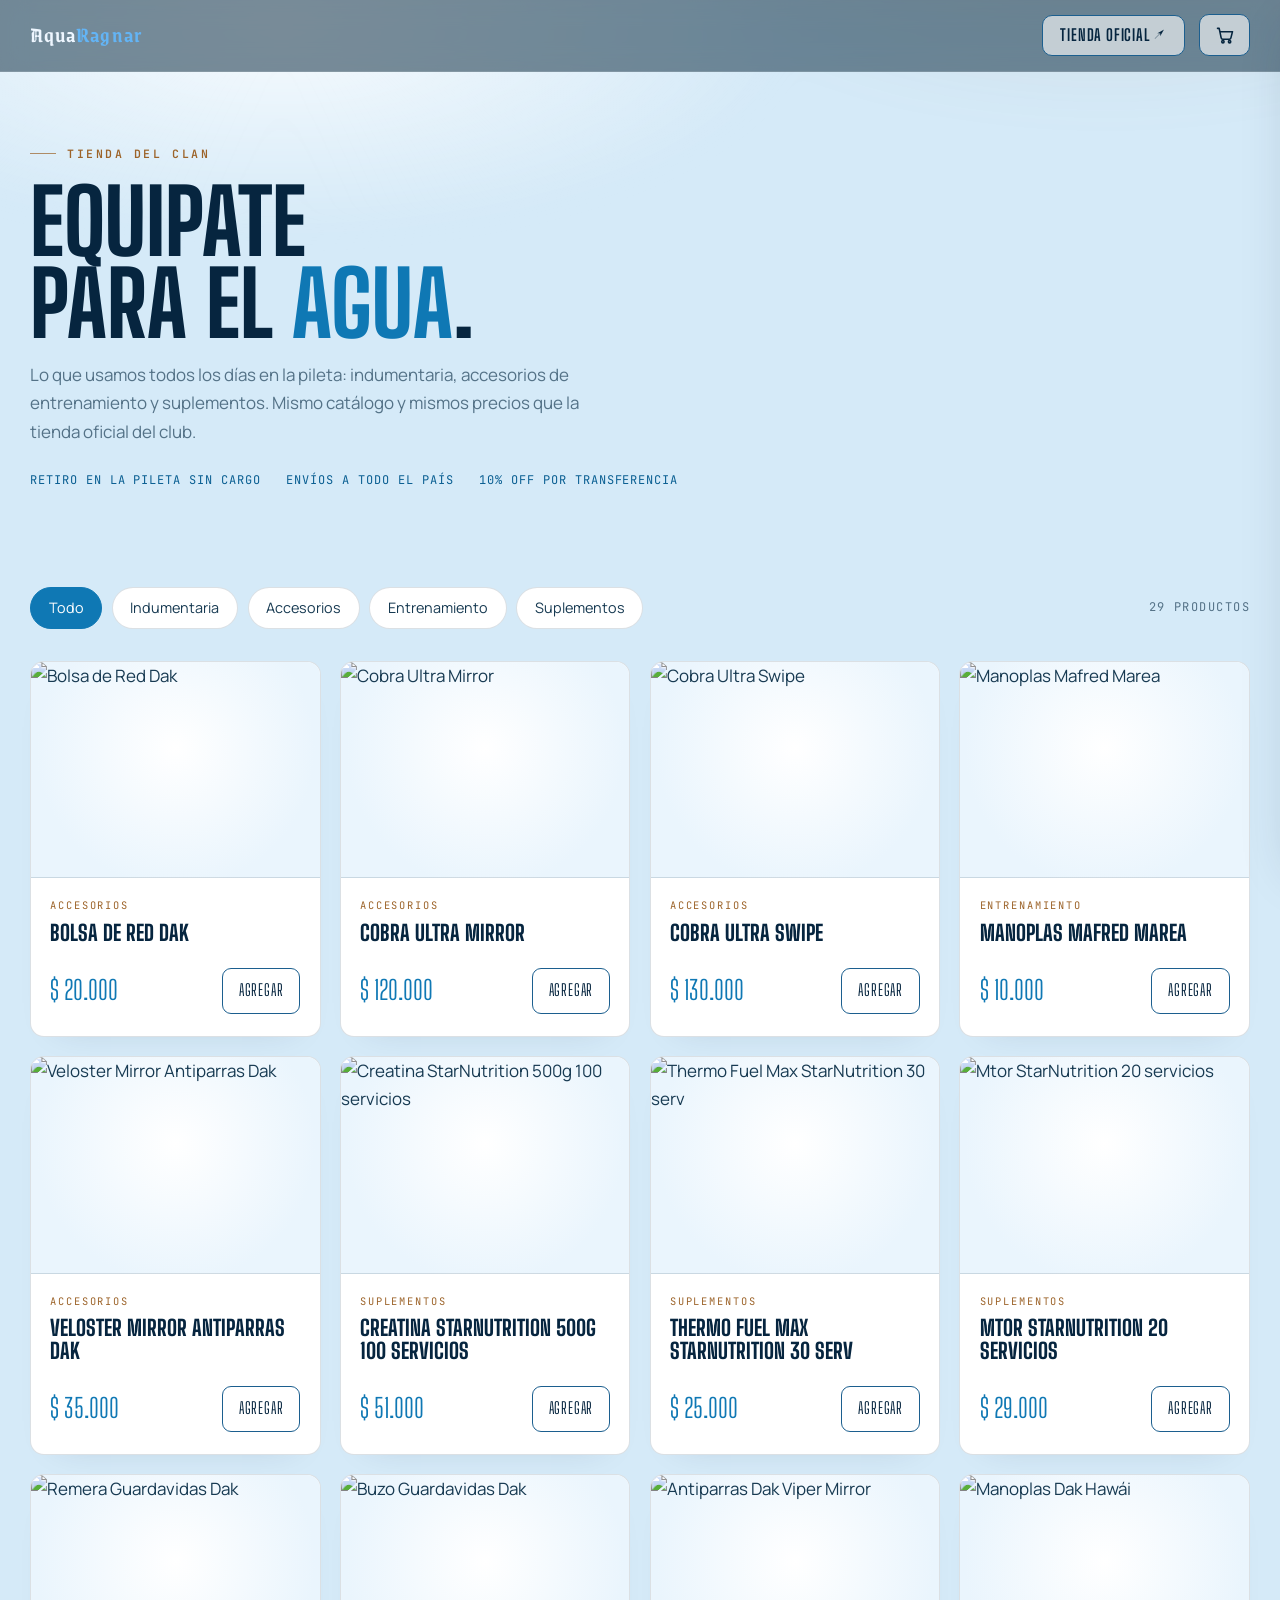
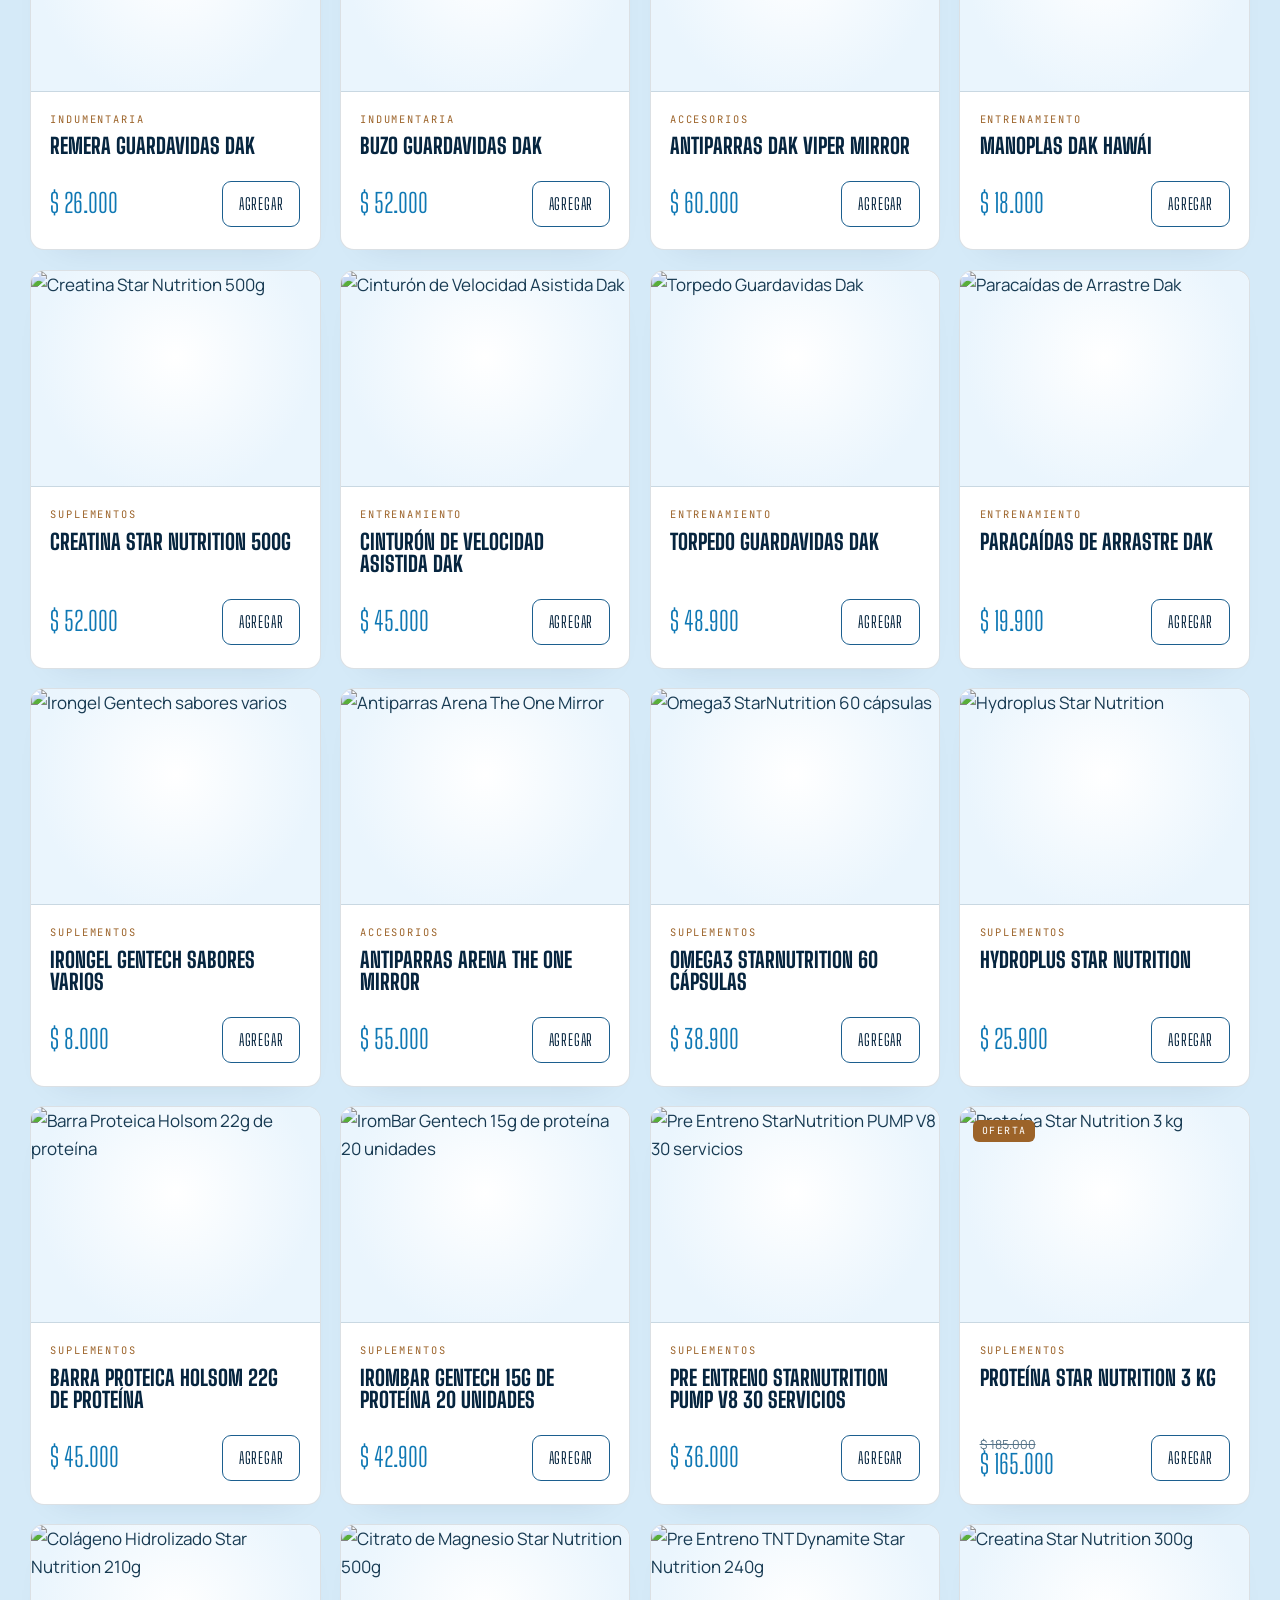
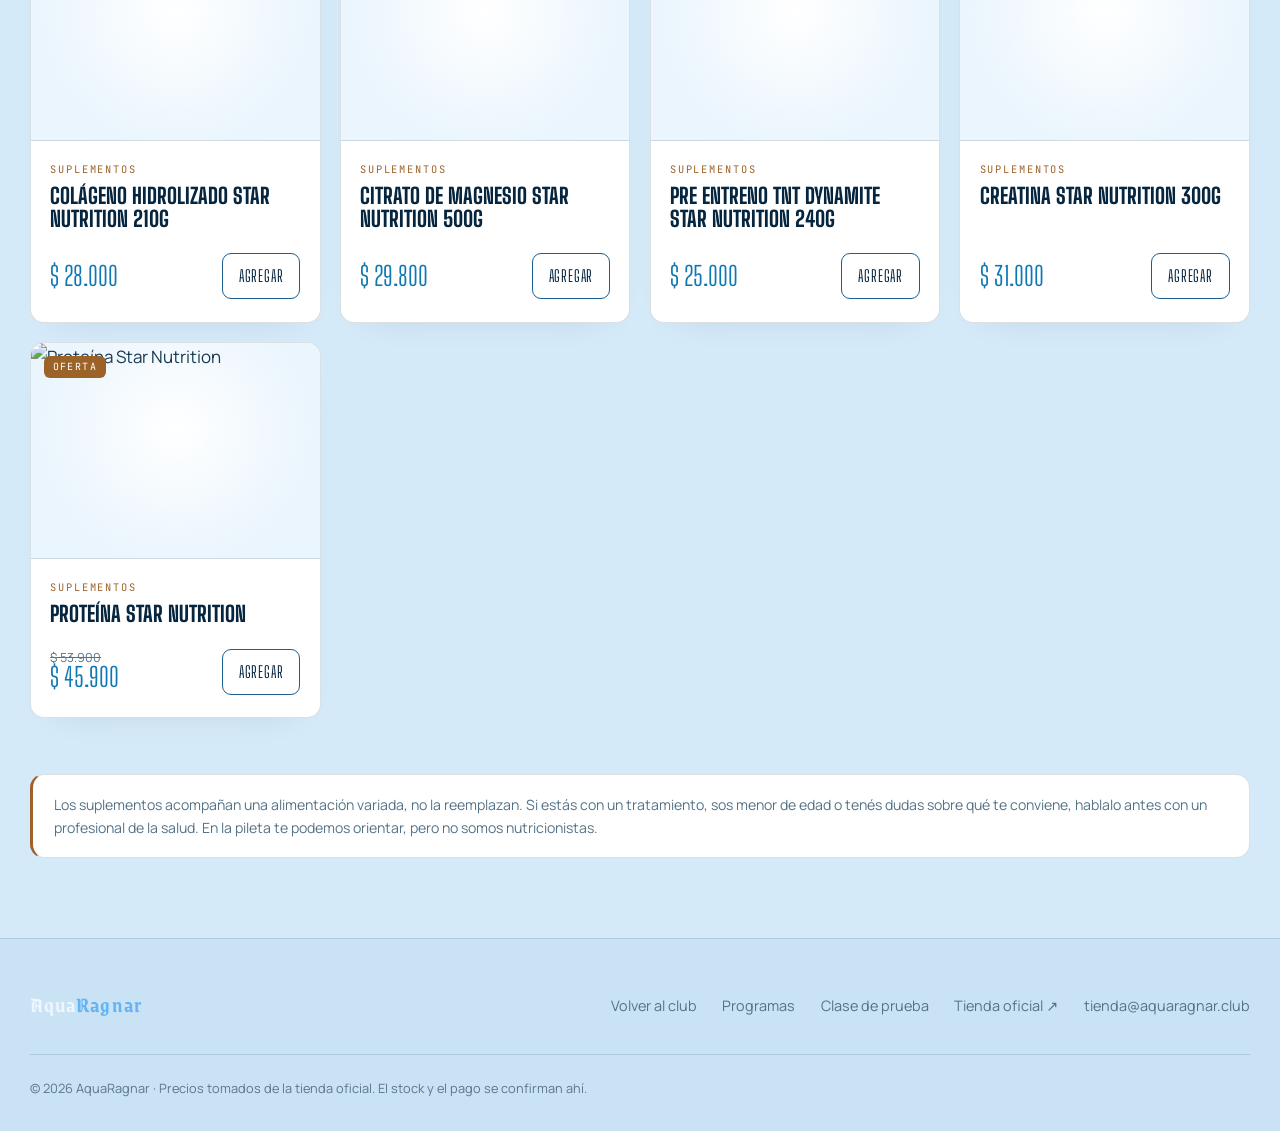
==== commit e491110c: "4.2" ====
--- a/tienda.html
+++ b/tienda.html
@@ -8,7 +8,7 @@
 <meta name="theme-color" content="#03101f">
 <link rel="preconnect" href="https://fonts.googleapis.com">
 <link rel="preconnect" href="https://fonts.gstatic.com" crossorigin>
-<link href="https://fonts.googleapis.com/css2?family=Big+Shoulders+Display:wght@500;700;800&family=Metamorphous&family=JetBrains+Mono:wght@400;600&family=Manrope:wght@400;500;700&display=swap" rel="stylesheet">
+<link href="https://fonts.googleapis.com/css2?family=Big+Shoulders+Display:wght@500;700;800&family=Grenze+Gotisch:wght@500;600;700&family=JetBrains+Mono:wght@400;600&family=Manrope:wght@400;500;700&display=swap" rel="stylesheet">
 <style>
 /* ============================================================
    AquaRagnar · Tienda
@@ -31,7 +31,7 @@
   --sombra:rgba(6,37,63,.18);
 
   --display:"Big Shoulders Display","Arial Narrow",Impact,sans-serif;
-  --vikinga:"Metamorphous","Papyrus",serif;
+  --vikinga:"Grenze Gotisch","Metamorphous","Papyrus",serif;
   --body:"Manrope",system-ui,-apple-system,"Segoe UI",sans-serif;
   --mono:"JetBrains Mono",ui-monospace,"SFMono-Regular",Consolas,monospace;
 
@@ -65,13 +65,14 @@
 /* ---------- Navbar ---------- */
 .nav{
   position:fixed;inset:0 0 auto 0;z-index:50;padding:.9rem 0;
-  background:rgba(213,234,248,.88);backdrop-filter:blur(14px) saturate(140%);
-  border-bottom:1px solid var(--linea);
+  /* CAMBIO: barra en celeste grisáceo oscuro, igual que el inicio */
+  background:rgba(45,71,89,.62);backdrop-filter:blur(12px) saturate(130%);
+  border-bottom:1px solid rgba(255,255,255,.12);
 }
 .nav__fila{display:flex;align-items:center;justify-content:space-between;gap:1rem}
 .marca{display:inline-flex;align-items:center;flex:none}
-.marca__nombre{font-family:var(--vikinga);font-weight:400;font-size:1.3rem;letter-spacing:.02em;color:var(--espuma)}
-.marca__nombre span{color:var(--hielo)}
+.marca__nombre{font-family:var(--vikinga);font-weight:600;font-size:1.35rem;letter-spacing:.05em;color:#eef6ff}
+.marca__nombre span{color:#63b4f5}
 .nav__acciones{display:flex;align-items:center;gap:.9rem;flex:none}
 .nav__oficial{font-size:.85rem;padding:.6rem .9rem;white-space:nowrap}
 /* CAMBIO: en pantallas chicas el botón de la tienda oficial se esconde (queda el del pie) */
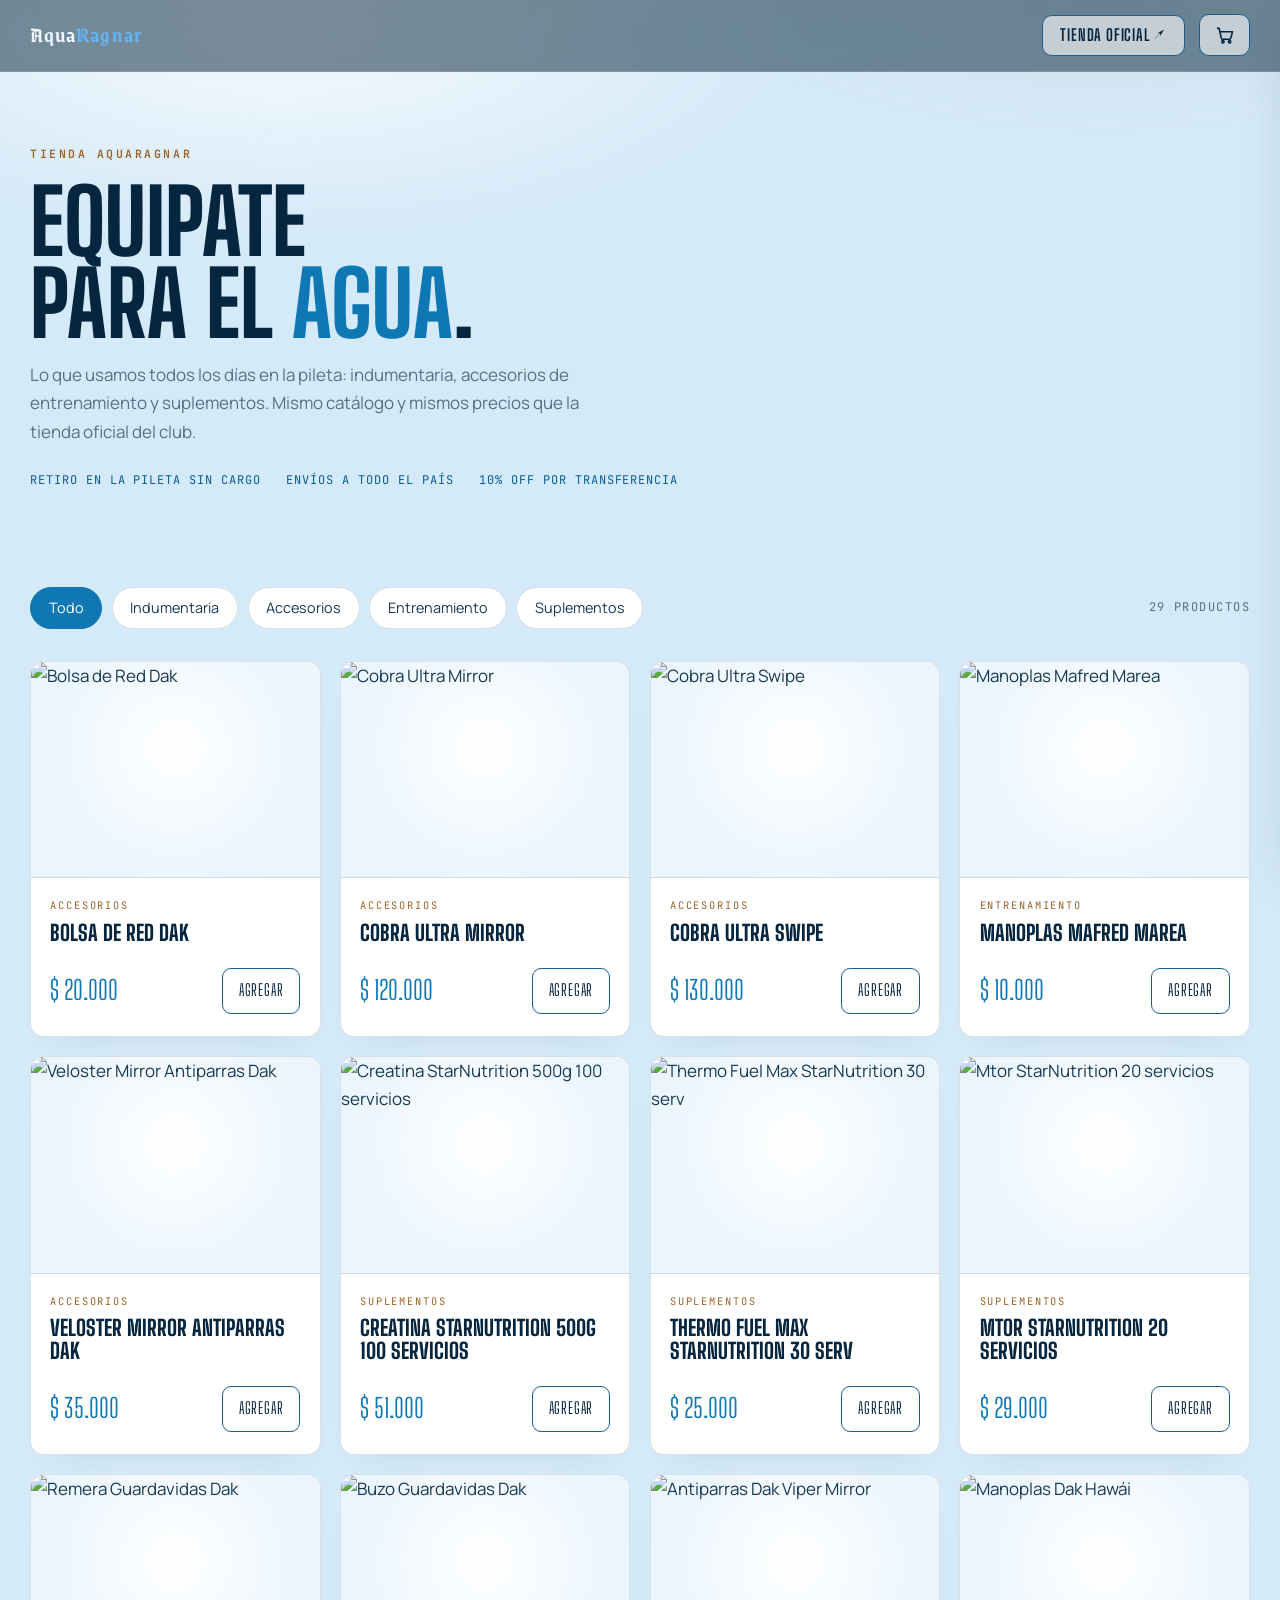
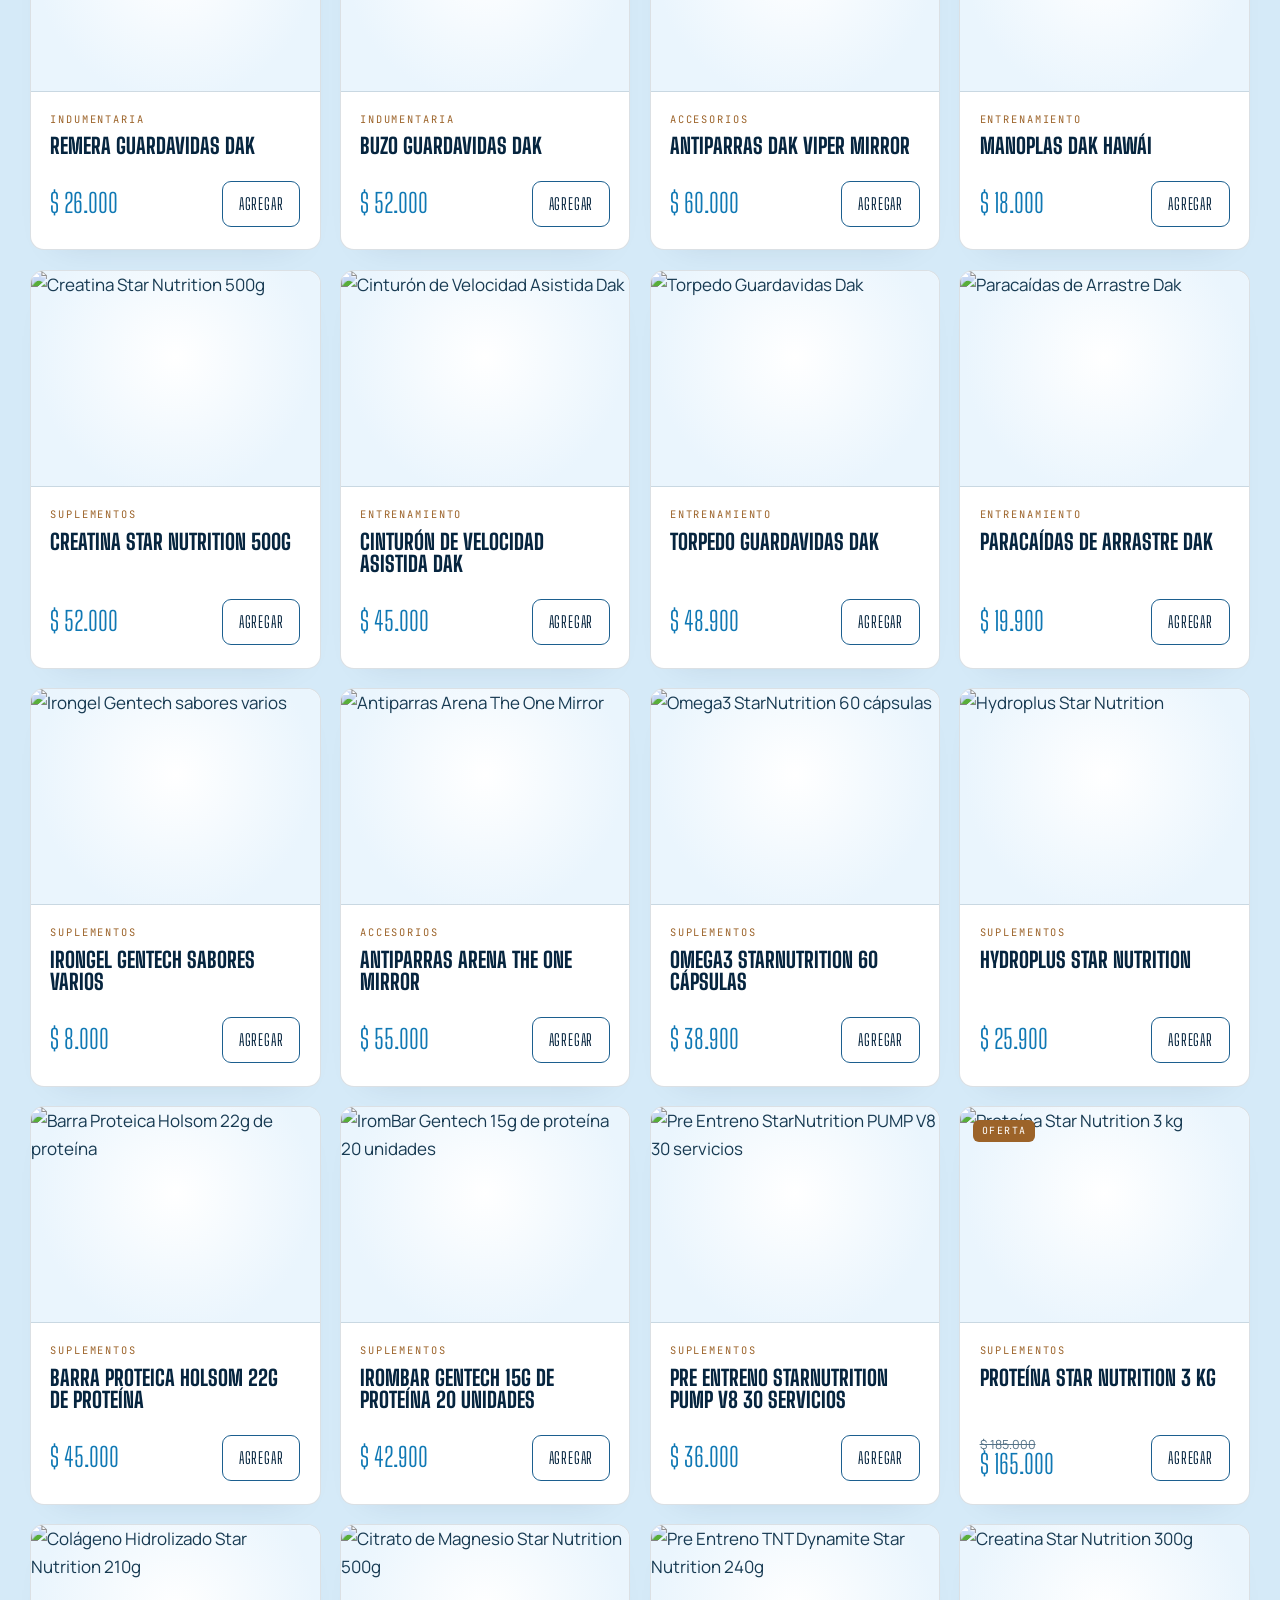
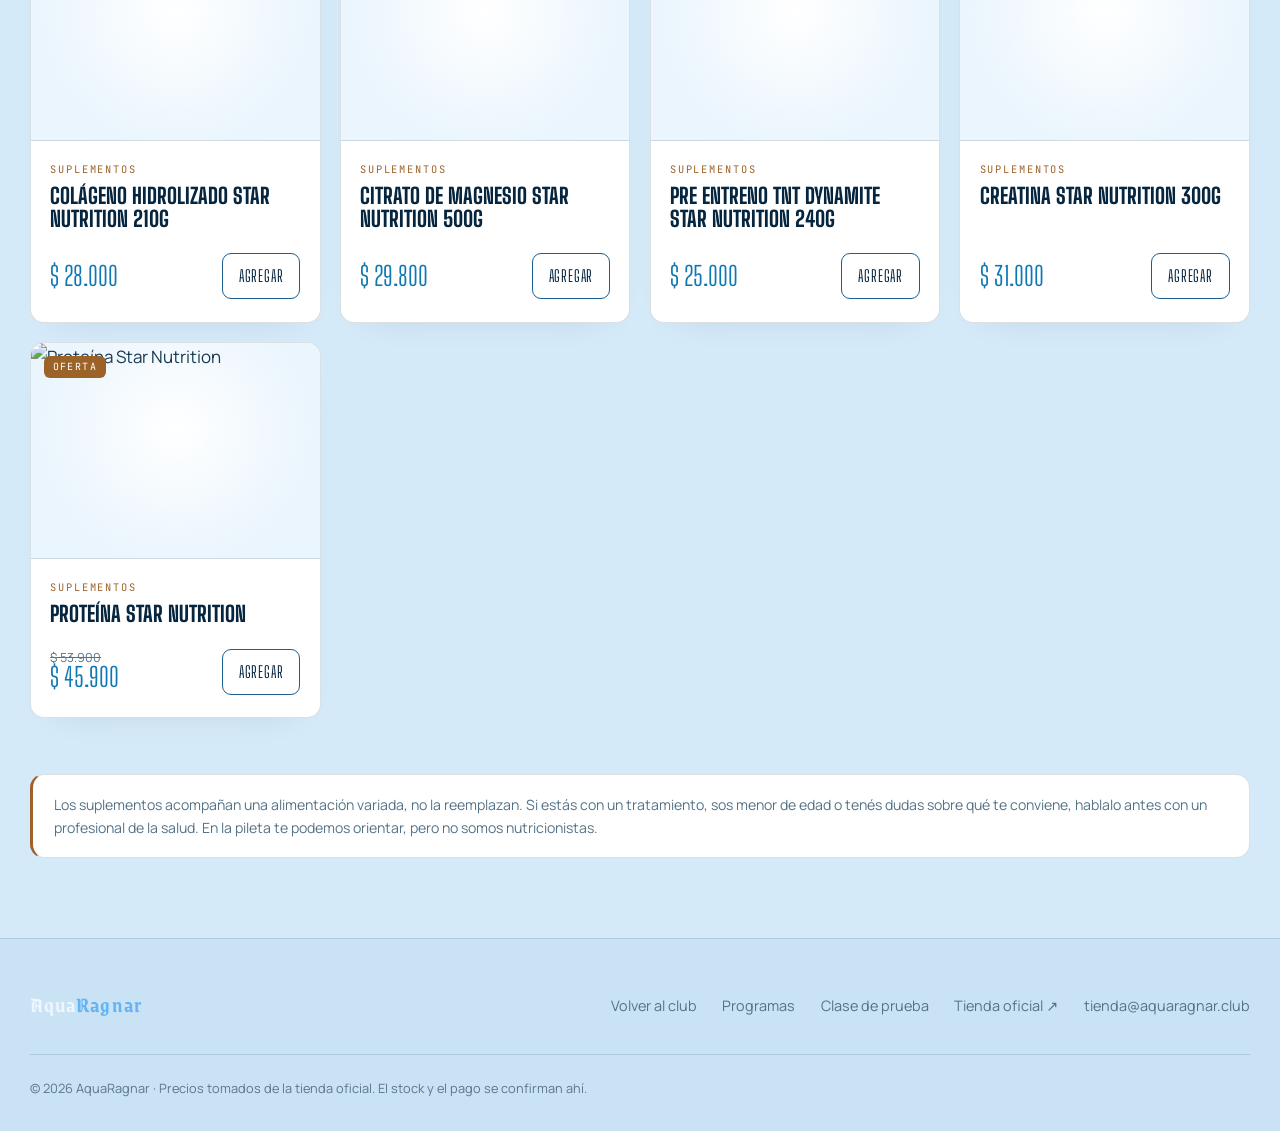
==== commit b0cbad1b: "5.0" ====
--- a/tienda.html
+++ b/tienda.html
@@ -57,7 +57,6 @@
   font-family:var(--mono);font-size:.72rem;font-weight:600;letter-spacing:.22em;
   text-transform:uppercase;color:var(--bronce);display:flex;align-items:center;gap:.7rem;
 }
-.eyebrow::before{content:"";width:26px;height:1px;background:var(--bronce);opacity:.7;flex:none}
 .saltar{position:absolute;left:-9999px}
 .saltar:focus{left:1rem;top:1rem;z-index:100;background:var(--hielo);color:#fff;padding:.6rem 1rem;border-radius:8px}
 .sprite{position:absolute;width:0;height:0;overflow:hidden}
@@ -232,6 +231,7 @@
   html{scroll-behavior:auto}
 }
 </style>
+<link rel="stylesheet" href="checkout.css">
 </head>
 <body>
 <a class="saltar" href="#catalogo">Saltar al catálogo</a>
@@ -263,7 +263,7 @@
   <!-- ============ CABECERA ============ -->
   <section class="cabecera">
     <div class="contenedor">
-      <p class="eyebrow">Tienda del clan</p>
+      <p class="eyebrow">Tienda AquaRagnar</p>
       <h1 class="cabecera__titulo">Equipate<br>para el <em>agua</em>.</h1>
       <p class="cabecera__bajada">
         Lo que usamos todos los días en la pileta: indumentaria, accesorios de entrenamiento
@@ -315,7 +315,7 @@
   <div class="carrito__pie">
     <div class="total"><span>Total</span><b id="totalCarrito">$0</b></div>
     <button class="btn btn--hielo" id="finalizar" type="button" disabled>Finalizar compra</button>
-    <p class="carrito__nota" id="notaCarrito">Podés retirar en la pileta o coordinar el envío al confirmar.</p>
+    <p class="carrito__nota" id="notaCarrito">Pagás por transferencia y nos mandás el comprobante por WhatsApp.</p>
   </div>
 </aside>
 
@@ -515,15 +515,55 @@
   });
 
   finalizar.addEventListener("click", function () {
-    /* CAMBIO: el cobro vive en la tienda oficial; desde acá se arma el pedido */
-    nota.innerHTML = 'La compra se cierra en la tienda oficial. ' +
-      '<a href="https://aquaragnar.mitiendanube.com/" target="_blank" rel="noopener"><b>Ir a pagar ↗</b></a>';
-    nota.style.color = "var(--hielo-claro)";
+    /* checkout manual por transferencia (checkout-*.js) */
+    if (window.AR_CHECKOUT && window.AR_CHECKOUT.iniciar) {
+      moverCarrito(false);
+      window.AR_CHECKOUT.iniciar();
+      return;
+    }
+    /* respaldo por si los scripts del checkout no cargaron */
+    nota.innerHTML = 'No pudimos abrir el checkout. ' +
+      '<a href="https://aquaragnar.mitiendanube.com/" target="_blank" rel="noopener"><b>Comprar en la tienda oficial ↗</b></a>';
   });
+
+  /* ---------- Puente con el checkout ----------
+     Lo único que el módulo de checkout necesita saber del carrito. */
+  window.AR_CARRITO = {
+    items: function () {
+      return Object.keys(bolso).map(function (id) {
+        var p = buscar(id);
+        return {
+          id: id,
+          nombre: p.nombre,
+          cat: p.cat,
+          precio: p.precio,
+          cantidad: bolso[id],
+          subtotal: p.precio * bolso[id]
+        };
+      });
+    },
+    total: function () {
+      return Object.keys(bolso).reduce(function (t, id) {
+        return t + buscar(id).precio * bolso[id];
+      }, 0);
+    },
+    unidades: function () {
+      return Object.keys(bolso).reduce(function (n, id) { return n + bolso[id]; }, 0);
+    },
+    vaciar: function () { bolso = {}; pintarCarrito(); },
+    cerrar: function () { moverCarrito(false); },
+    formato: function (n) { return plata.format(n); }
+  };
 
   pintarCatalogo();
   pintarCarrito();
 })();
 </script>
+
+<!-- ============ CHECKOUT POR TRANSFERENCIA ============ -->
+<script src="checkout-config.js"></script>
+<script src="checkout-estado.js"></script>
+<script src="checkout-correos.js"></script>
+<script src="checkout-modal.js"></script>
 </body>
 </html>
--- a/checkout.css
+++ b/checkout.css
@@ -0,0 +1,206 @@
+/* ============================================================
+   AquaRagnar · Checkout — ESTILOS
+   Usa las variables de tienda.html, así que sigue la paleta del
+   sitio si algún día cambia.
+   ============================================================ */
+
+/* ---------- Overlay ---------- */
+.co{
+  position:fixed;inset:0;z-index:120;
+  display:flex;align-items:center;justify-content:center;
+  padding:1.25rem;
+}
+.co[hidden]{display:none}
+.co__fondo{
+  position:absolute;inset:0;
+  background:rgba(4,16,28,.78);
+  backdrop-filter:blur(6px);
+  opacity:0;transition:opacity 240ms ease;
+}
+.co.is-abierto .co__fondo{opacity:1}
+body.co-abierto{overflow:hidden}
+
+/* ---------- Panel ---------- */
+.co__caja{
+  position:relative;z-index:1;
+  width:min(100%,520px);max-height:92vh;overflow-y:auto;
+  background:var(--panel,#fff);
+  border-radius:18px;
+  border:1px solid var(--linea,rgba(6,37,63,.14));
+  box-shadow:0 40px 90px -40px rgba(0,0,0,.75);
+  padding:2rem 1.9rem 1.9rem;
+  opacity:0;transform:translateY(14px) scale(.98);
+  transition:opacity 260ms ease,transform 300ms cubic-bezier(.2,.7,.3,1);
+}
+.co.is-abierto .co__caja{opacity:1;transform:none}
+.co__cerrar{
+  position:absolute;top:.9rem;right:1rem;
+  border:0;background:none;cursor:pointer;
+  font-size:1.2rem;line-height:1;color:var(--texto-tenue,#547287);
+  padding:.35rem .5rem;border-radius:8px;
+}
+.co__cerrar:hover{color:var(--espuma,#06253f);background:rgba(6,37,63,.06)}
+
+/* ---------- Tipografía interna ---------- */
+.co__paso{
+  font-family:var(--mono,monospace);font-size:.68rem;font-weight:600;
+  letter-spacing:.2em;text-transform:uppercase;
+  color:var(--bronce,#9c6329);margin:0 0 .5rem;
+}
+.co__titulo{
+  font-family:var(--display,sans-serif);font-weight:800;text-transform:uppercase;
+  font-size:clamp(1.9rem,5vw,2.6rem);line-height:.95;letter-spacing:-.01em;
+  color:var(--espuma,#06253f);margin:0 0 .6rem;
+}
+.co__subtitulo{
+  font-family:var(--mono,monospace);font-size:.7rem;font-weight:600;
+  letter-spacing:.18em;text-transform:uppercase;
+  color:var(--texto-tenue,#547287);margin:0 0 .8rem;
+}
+.co__bajada{color:var(--texto,#173a52);font-size:.95rem;margin:0 0 1.4rem}
+.co__bajada b{color:var(--espuma,#06253f)}
+.co__pendiente{color:var(--bronce,#9c6329)}
+.co__nota{
+  font-size:.78rem;color:var(--texto-tenue,#547287);
+  text-align:center;margin:.9rem 0 0;min-height:1.1em;
+}
+
+/* ---------- Formulario ---------- */
+.co__form{display:grid;gap:.9rem}
+.co__campo{display:grid;gap:.35rem}
+.co__campo label{
+  font-family:var(--mono,monospace);font-size:.66rem;font-weight:600;
+  letter-spacing:.18em;text-transform:uppercase;color:var(--texto-tenue,#547287);
+}
+.co__campo input{
+  width:100%;padding:.8rem .95rem;border-radius:10px;font:inherit;
+  background:var(--fiordo,#eaf5fd);
+  border:1.5px solid var(--linea,rgba(6,37,63,.14));
+  color:var(--espuma,#06253f);
+  transition:border-color 200ms ease,box-shadow 200ms ease;
+}
+.co__campo input:focus{
+  outline:none;border-color:var(--hielo,#0f78b4);
+  box-shadow:0 0 0 4px rgba(15,120,180,.16);
+}
+.co__campo.mal input{border-color:#c0392b}
+.co__error{font-size:.76rem;color:#c0392b;margin:0;min-height:1em}
+
+/* ---------- Botones ---------- */
+.co__btn{
+  display:flex;align-items:center;justify-content:center;gap:.6rem;
+  width:100%;padding:1rem 1.2rem;margin-top:.4rem;
+  border:0;border-radius:12px;cursor:pointer;
+  font-family:var(--display,sans-serif);font-weight:800;
+  text-transform:uppercase;letter-spacing:.04em;font-size:1.15rem;line-height:1;
+  transition:transform 200ms ease,box-shadow 200ms ease,background 200ms ease;
+}
+.co__btn--principal{
+  background:linear-gradient(180deg,var(--hielo,#0f78b4),var(--hielo-claro,#0a5f92));
+  color:#fff;box-shadow:0 14px 30px -16px rgba(10,95,146,.9);
+}
+.co__btn--principal:hover{transform:translateY(-2px)}
+/* verde de WhatsApp */
+.co__btn--wa{
+  background:#25d366;color:#04331a;
+  box-shadow:0 16px 34px -16px rgba(37,211,102,.8);
+  margin-top:1.4rem;padding:1.15rem 1.2rem;font-size:1.2rem;
+}
+.co__btn--wa:hover{background:#1ebe5a;transform:translateY(-2px)}
+.co__btn--wa svg{width:26px;height:26px;flex:none}
+.co__btn--suave{
+  background:transparent;color:var(--texto-tenue,#547287);
+  font-size:.9rem;letter-spacing:.06em;margin-top:.3rem;padding:.7rem;
+}
+.co__btn--suave:hover{color:var(--espuma,#06253f)}
+
+/* ---------- Confirmación ---------- */
+.co__ok{
+  width:56px;height:56px;margin:0 auto 1rem;border-radius:50%;
+  display:grid;place-items:center;
+  background:rgba(37,211,102,.16);color:#1a9e4b;
+}
+.co__ok svg{width:28px;height:28px}
+.co__total{
+  display:flex;align-items:baseline;justify-content:space-between;gap:1rem;
+  padding:1rem 1.2rem;border-radius:12px;margin-bottom:1.2rem;
+  background:var(--fiordo,#eaf5fd);border:1px solid var(--linea,rgba(6,37,63,.14));
+}
+.co__total span{
+  font-family:var(--mono,monospace);font-size:.68rem;font-weight:600;
+  letter-spacing:.18em;text-transform:uppercase;color:var(--texto-tenue,#547287);
+}
+.co__total b{
+  font-family:var(--display,sans-serif);font-size:2.1rem;font-weight:800;
+  color:var(--hielo,#0f78b4);line-height:1;
+}
+
+/* ---------- Datos bancarios ---------- */
+.co__banco{
+  border:1px solid var(--linea,rgba(6,37,63,.14));
+  border-radius:12px;padding:1.1rem 1.2rem;
+}
+.co__dato{
+  display:flex;align-items:center;gap:.8rem;
+  padding:.6rem 0;border-bottom:1px solid var(--linea,rgba(6,37,63,.14));
+}
+.co__dato:last-of-type{border-bottom:0}
+.co__dato-et{
+  font-family:var(--mono,monospace);font-size:.65rem;font-weight:600;
+  letter-spacing:.16em;text-transform:uppercase;
+  color:var(--texto-tenue,#547287);width:66px;flex:none;
+}
+.co__dato-val{
+  flex:1;font-family:var(--mono,monospace);font-size:.92rem;
+  color:var(--espuma,#06253f);word-break:break-all;
+}
+.co__copiar{
+  flex:none;border:1px solid var(--marea,#1c5f8f);background:transparent;
+  color:var(--hielo,#0f78b4);cursor:pointer;
+  font-size:.7rem;font-weight:700;letter-spacing:.06em;text-transform:uppercase;
+  padding:.35rem .6rem;border-radius:7px;transition:all 200ms ease;
+}
+.co__copiar:hover{background:var(--hielo,#0f78b4);color:#fff}
+.co__copiar.ok{background:#25d366;border-color:#25d366;color:#04331a}
+
+/* ---------- QR ---------- */
+.co__qr{margin:1rem 0 0;text-align:center}
+.co__qr img{
+  width:min(190px,60%);height:auto;margin:0 auto;border-radius:10px;
+  background:#fff;padding:.5rem;border:1px solid var(--linea,rgba(6,37,63,.14));
+}
+.co__qr figcaption{font-size:.74rem;color:var(--texto-tenue,#547287);margin-top:.5rem}
+.co__qr--vacio{
+  display:grid;gap:.4rem;place-items:center;
+  padding:1.6rem 1rem;border-radius:10px;
+  border:2px dashed var(--linea,rgba(6,37,63,.24));
+  color:var(--texto-tenue,#547287);
+}
+.co__qr--vacio span{
+  font-family:var(--mono,monospace);font-size:.72rem;
+  letter-spacing:.16em;text-transform:uppercase;
+}
+.co__qr--vacio small{font-size:.7rem;line-height:1.4;max-width:34ch}
+.co__qr--vacio code{
+  font-family:var(--mono,monospace);
+  background:rgba(6,37,63,.08);padding:.1rem .3rem;border-radius:4px;
+}
+
+/* ---------- Responsive ---------- */
+@media (max-width:520px){
+  .co{padding:0;align-items:flex-end}
+  .co__caja{
+    width:100%;max-height:94vh;
+    border-radius:18px 18px 0 0;padding:1.6rem 1.2rem 1.4rem;
+    transform:translateY(28px);
+  }
+  .co__dato{flex-wrap:wrap;gap:.4rem .8rem}
+  .co__dato-et{width:100%}
+  .co__dato-val{flex:1 1 60%;font-size:.86rem}
+  .co__btn{font-size:1.05rem;padding:.95rem 1rem}
+  .co__btn--wa{font-size:1.05rem}
+}
+
+@media (prefers-reduced-motion:reduce){
+  .co__fondo,.co__caja,.co__btn,.co__copiar{transition:none}
+}
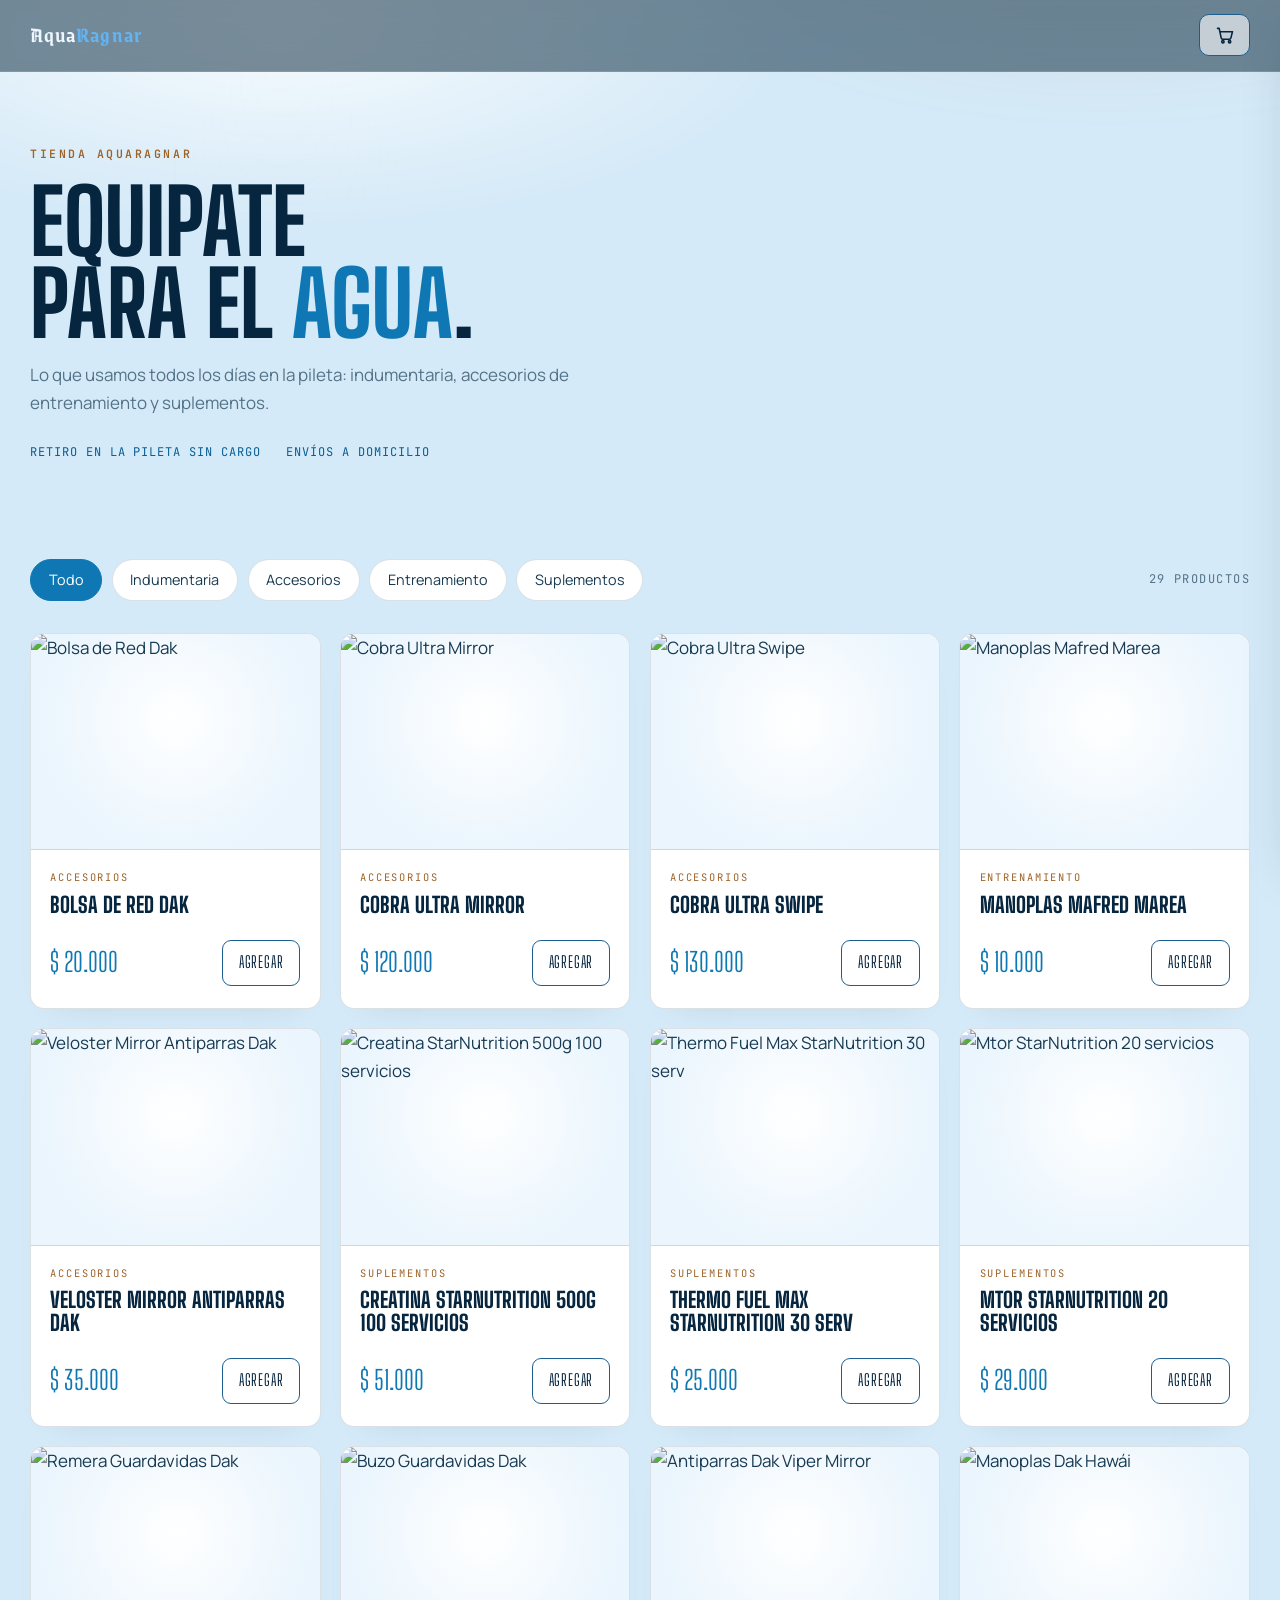
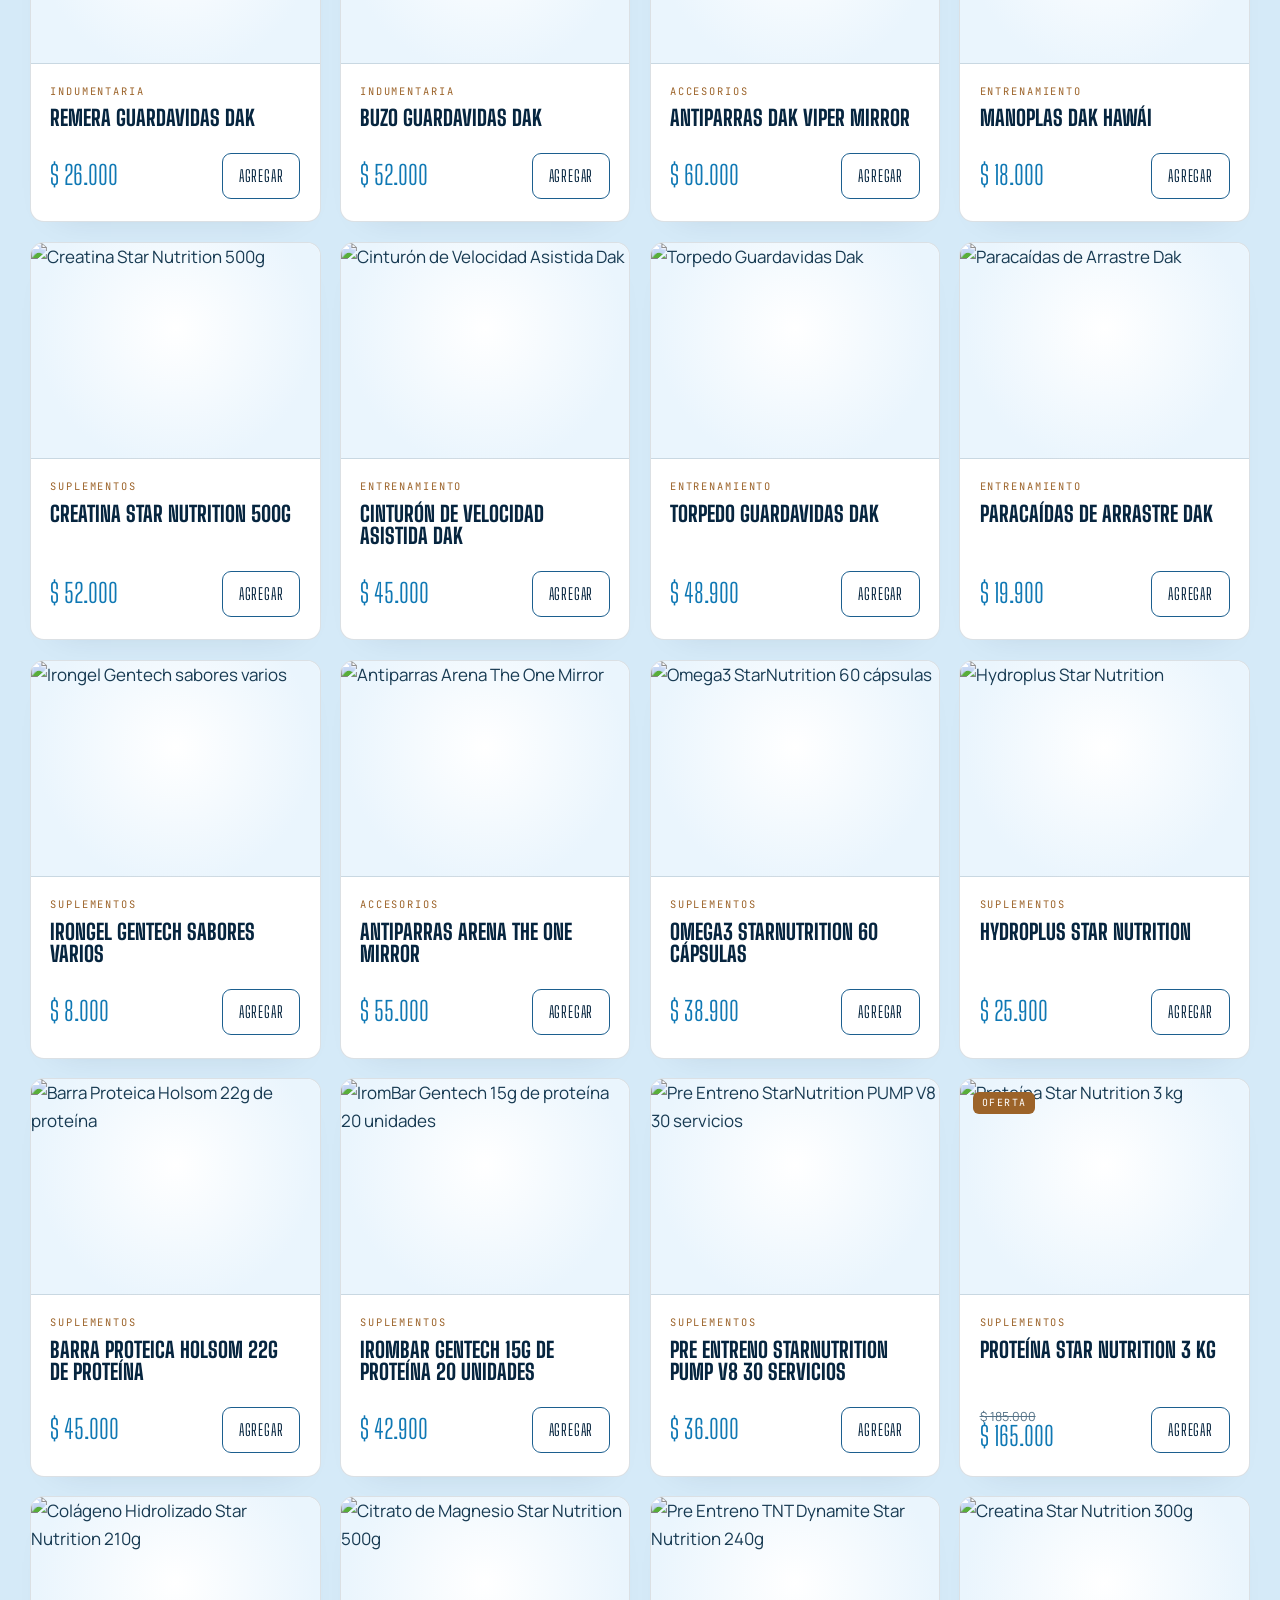
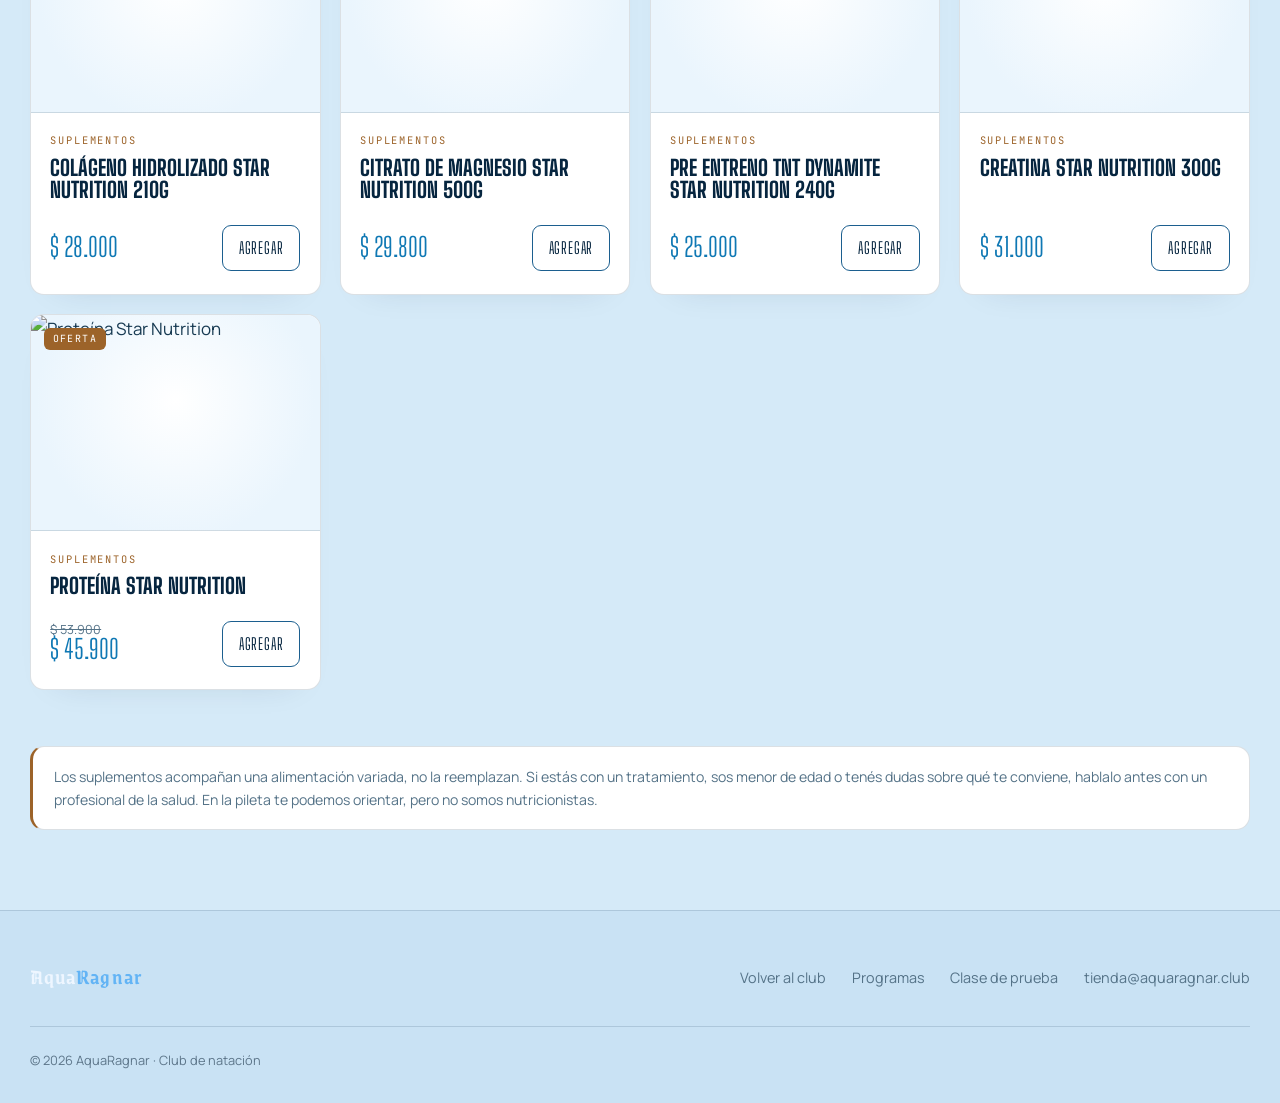
==== commit fd1e2d1f: "7.0" ====
--- a/tienda.html
+++ b/tienda.html
@@ -4,7 +4,7 @@
 <meta charset="utf-8">
 <meta name="viewport" content="width=device-width, initial-scale=1">
 <title>Tienda · AquaRagnar</title>
-<meta name="description" content="Antiparras, manoplas, indumentaria y suplementos. 29 productos, retiro en la pileta o envío a todo el país.">
+<meta name="description" content="Accesorios y suplementación, mallas e indumentaria oficial de AquaRagnar. Retiro en la pileta o envío a domicilio.">
 <meta name="theme-color" content="#03101f">
 <link rel="preconnect" href="https://fonts.googleapis.com">
 <link rel="preconnect" href="https://fonts.gstatic.com" crossorigin>
@@ -73,9 +73,6 @@
 .marca__nombre{font-family:var(--vikinga);font-weight:600;font-size:1.35rem;letter-spacing:.05em;color:#eef6ff}
 .marca__nombre span{color:#63b4f5}
 .nav__acciones{display:flex;align-items:center;gap:.9rem;flex:none}
-.nav__oficial{font-size:.85rem;padding:.6rem .9rem;white-space:nowrap}
-/* CAMBIO: en pantallas chicas el botón de la tienda oficial se esconde (queda el del pie) */
-@media (max-width:640px){.nav .nav__oficial{display:none}}
 
 .btn{
   display:inline-flex;align-items:center;justify-content:center;gap:.6rem;border:0;cursor:pointer;
@@ -246,8 +243,6 @@
     </a>
 
     <div class="nav__acciones">
-      <!-- CAMBIO: acceso directo a la tienda oficial de Tiendanube -->
-      <a class="btn btn--fantasma nav__oficial" href="https://aquaragnar.mitiendanube.com/" target="_blank" rel="noopener">Tienda oficial ↗</a>
       <button class="carrito-btn" id="abrirCarrito" type="button" aria-label="Abrir el carrito" aria-controls="carrito" aria-expanded="false">
         <svg viewBox="0 0 24 24" fill="none" stroke="currentColor" stroke-width="1.9" stroke-linecap="round" stroke-linejoin="round" aria-hidden="true">
           <path d="M3 4h2l2.4 11.4a2 2 0 002 1.6h7.7a2 2 0 002-1.6L21 8H6"/>
@@ -267,12 +262,11 @@
       <h1 class="cabecera__titulo">Equipate<br>para el <em>agua</em>.</h1>
       <p class="cabecera__bajada">
         Lo que usamos todos los días en la pileta: indumentaria, accesorios de entrenamiento
-        y suplementos. Mismo catálogo y mismos precios que la tienda oficial del club.
+        y suplementos.
       </p>
       <p class="envios">
         <span>Retiro en la pileta sin cargo</span>
-        <span>Envíos a todo el país</span>
-        <span>10% off por transferencia</span>
+        <span>Envíos a domicilio</span>
       </p>
     </div>
   </section>
@@ -330,11 +324,10 @@
         <li><a href="index.html">Volver al club</a></li>
         <li><a href="index.html#programas">Programas</a></li>
         <li><a href="index.html#sumate">Clase de prueba</a></li>
-        <li><a href="https://aquaragnar.mitiendanube.com/" target="_blank" rel="noopener">Tienda oficial ↗</a></li>
         <li><a href="mailto:tienda@aquaragnar.club">tienda@aquaragnar.club</a></li>
       </ul>
     </div>
-    <p class="pie__base">© 2026 AquaRagnar · Precios tomados de la tienda oficial. El stock y el pago se confirman ahí.</p>
+    <p class="pie__base">© 2026 AquaRagnar · Club de natación</p>
   </div>
 </footer>
 
@@ -343,41 +336,40 @@
   "use strict";
 
   /* ---------- Catálogo ---------- */
-  /* CAMBIO: catálogo real, tomado de aquaragnar.mitiendanube.com.
+  /* Catálogo del club.
      Las fotos se sirven desde el CDN de la tienda, así se actualizan solas. */
   var BASE = "https://dcdn-us.mitiendanube.com/stores/007/851/753/products/";
-  var TIENDA = "https://aquaragnar.mitiendanube.com/productos/";
 
   var PRODUCTOS = [
-    { id:"bolsa-red-dak", nombre:"Bolsa de Red Dak", cat:"Accesorios", precio:20000, img:BASE+"img_3082-a3ae7d32009c6bce5617850836346335-640-0.webp", url:TIENDA+"bolsa-de-red-dak-8yx1f/" },
-    { id:"cobra-ultra-mirror", nombre:"Cobra Ultra Mirror", cat:"Accesorios", precio:120000, img:BASE+"img_3079-005969a3c6ccfbe41417850829852065-640-0.webp", url:TIENDA+"cobra-ultra-mirror-apida/" },
-    { id:"cobra-ultra-swipe", nombre:"Cobra Ultra Swipe", cat:"Accesorios", precio:130000, img:BASE+"img_3076-728d19b8c0d4d6c07317850821048282-640-0.webp", url:TIENDA+"cobra-ultra-swipe-dxddc/" },
-    { id:"manoplas-mafred", nombre:"Manoplas Mafred Marea", cat:"Entrenamiento", precio:10000, img:BASE+"img_2918-46f9c72c8f53b1ce8917842509962746-640-0.webp", url:TIENDA+"manoplas-mafred-marea-1qsbv/" },
-    { id:"veloster-mirror", nombre:"Veloster Mirror Antiparras Dak", cat:"Accesorios", precio:35000, img:BASE+"img_2917-d794a942672142ee1f17842504185834-640-0.webp", url:TIENDA+"velo-ayer-mirror-amtiparras-dak-10fel/" },
-    { id:"creatina-500-100", nombre:"Creatina StarNutrition 500g 100 servicios", cat:"Suplementos", precio:51000, img:BASE+"img_2850-9867f1c247127c8dcc17839594788547-640-0.webp", url:TIENDA+"creatina-starnutrition-500g-100-servicios-1fn8a/" },
-    { id:"thermo-fuel-max", nombre:"Thermo Fuel Max StarNutrition 30 serv", cat:"Suplementos", precio:25000, img:BASE+"img_2848-9d6b4dba18b11d81ae17839589813848-640-0.webp", url:TIENDA+"thermo-fuel-max-starnutrition-30serv-1wjht/" },
-    { id:"mtor-20", nombre:"Mtor StarNutrition 20 servicios", cat:"Suplementos", precio:29000, img:BASE+"img_2843-4bc74c6b2b60a83f4b17839584616630-640-0.webp", url:TIENDA+"mtor-starnutrition-20-servicios-b0qab/" },
-    { id:"remera-guardavidas", nombre:"Remera Guardavidas Dak", cat:"Indumentaria", precio:26000, img:BASE+"img_2607-f29c23c2c39ce8806617830200362926-640-0.webp", url:TIENDA+"remera-guardavidas-dak-vpiv7/" },
-    { id:"buzo-guardavidas", nombre:"Buzo Guardavidas Dak", cat:"Indumentaria", precio:52000, img:BASE+"img_2600-f92bb4f7afa6ef692217830195178834-640-0.webp", url:TIENDA+"buzo-guardavidas-dak-1hfz7/" },
-    { id:"viper-mirror", nombre:"Antiparras Dak Viper Mirror", cat:"Accesorios", precio:60000, img:BASE+"img_2568-181387379dee5da9b517830192485890-640-0.webp", url:TIENDA+"antiparras-dak-viper-mirror-1tyyw/" },
-    { id:"manoplas-hawai", nombre:"Manoplas Dak Hawái", cat:"Entrenamiento", precio:18000, img:BASE+"img_2563-da01e5534b7905858b17830034100078-640-0.webp", url:TIENDA+"manoplas-dak-hawai-mv19n/" },
-    { id:"creatina-500", nombre:"Creatina Star Nutrition 500g", cat:"Suplementos", precio:52000, img:BASE+"img_2517-c1794423506348590517828313112866-640-0.webp", url:TIENDA+"creatina-star-nutrition-500g-2tsmm/" },
-    { id:"cinturon-velocidad", nombre:"Cinturón de Velocidad Asistida Dak", cat:"Entrenamiento", precio:45000, img:BASE+"img_2485-612758b765f8a48c5117825956990940-640-0.webp", url:TIENDA+"cinturon-de-velocidad-asistida-dak-lf58s/" },
-    { id:"torpedo-guardavidas", nombre:"Torpedo Guardavidas Dak", cat:"Entrenamiento", precio:48900, img:BASE+"img_2480-982244ec56f307965e17825941969825-640-0.webp", url:TIENDA+"torpedo-guardavidas-dak-1dkwo/" },
-    { id:"paracaidas-arrastre", nombre:"Paracaídas de Arrastre Dak", cat:"Entrenamiento", precio:19900, img:BASE+"img_2477-c38c06e77381f42de417825750889417-640-0.webp", url:TIENDA+"paracaidas-de-arraste-dak-1r7ns/" },
-    { id:"irongel", nombre:"Irongel Gentech sabores varios", cat:"Suplementos", precio:8000, img:BASE+"img_2450-9f71f829dae66e7cbc17822649372267-640-0.webp", url:TIENDA+"irongel-gentech-sabores-varios-4e29d/" },
-    { id:"arena-the-one", nombre:"Antiparras Arena The One Mirror", cat:"Accesorios", precio:55000, img:BASE+"img_2446-f2353877aceac897a217822414932578-640-0.webp", url:TIENDA+"antiparras-arena-the-one-mirror-vcilh/" },
-    { id:"omega3", nombre:"Omega3 StarNutrition 60 cápsulas", cat:"Suplementos", precio:38900, img:BASE+"img_0811-d57d829a2c7137176517822335498701-640-0.webp", url:TIENDA+"omega3-starnutrition-60-capsulas-1ohlw/" },
-    { id:"hydroplus", nombre:"Hydroplus Star Nutrition", cat:"Suplementos", precio:25900, img:BASE+"img_2433-474e92dd6fade764ba17822312169210-640-0.webp", url:TIENDA+"hydroplus-star-nutrition-12pmw/" },
-    { id:"barra-holsom", nombre:"Barra Proteica Holsom 22g de proteína", cat:"Suplementos", precio:45000, img:BASE+"img_0200-504669ac215d59356e17822306659800-640-0.webp", url:TIENDA+"barra-proteica-holsom-22g-de-proteina-459vl/" },
-    { id:"irombar", nombre:"IromBar Gentech 15g de proteína 20 unidades", cat:"Suplementos", precio:42900, img:BASE+"img_0197-4b5f5833d874b8177d17822300446944-640-0.webp", url:TIENDA+"irombar-gentech-15g-de-proteina-20-unidades-p6avq/" },
-    { id:"pump-v8", nombre:"Pre Entreno StarNutrition PUMP V8 30 servicios", cat:"Suplementos", precio:36000, img:BASE+"img_0225-f08ac2be7bfde1139b17821479193955-640-0.webp", url:TIENDA+"pre-entreno-starnutrition-pump-v8-30-servicios-1scpc/" },
-    { id:"proteina-3kg", nombre:"Proteína Star Nutrition 3 kg", cat:"Suplementos", precio:165000, antes:185000, img:BASE+"img_0213-866c0a4b0029e6acc517821465406362-640-0.webp", url:TIENDA+"proteina-star-nutrition-3kg-h6pk4/", sello:"Oferta" },
-    { id:"colageno", nombre:"Colágeno Hidrolizado Star Nutrition 210g", cat:"Suplementos", precio:28000, img:BASE+"img_2431-e3d8c63114f6b937e017821463975400-640-0.webp", url:TIENDA+"colageno-hidrolizado-star-nutrition-210g-lgk2m/" },
-    { id:"citrato-magnesio", nombre:"Citrato de Magnesio Star Nutrition 500g", cat:"Suplementos", precio:29800, img:BASE+"img_0220-545d831969c748f48817821457855244-640-0.webp", url:TIENDA+"citrato-de-magnesio-star-nutrition-500g-1ueeb/" },
-    { id:"tnt-dynamite", nombre:"Pre Entreno TNT Dynamite Star Nutrition 240g", cat:"Suplementos", precio:25000, img:BASE+"img_0224-4d3f2183b2857db6ce17819913469968-640-0.webp", url:TIENDA+"pre-entreno-tnt-dynamite-star-nutrition-varios-sabores-x-240g-1whxy/" },
-    { id:"creatina-300", nombre:"Creatina Star Nutrition 300g", cat:"Suplementos", precio:31000, img:BASE+"img_0217-5ee3b21c851f22b92017819899943818-640-0.webp", url:TIENDA+"creatina-star-nutrition-300g-33yvh/" },
-    { id:"proteina-1kg", nombre:"Proteína Star Nutrition", cat:"Suplementos", precio:45900, antes:53900, img:BASE+"img_0216-dcfb2083f0138e874717815717508590-640-0.webp", url:TIENDA+"proteina-star-nutrition-ehxh9/", sello:"Oferta" }
+    { id:"bolsa-red-dak", nombre:"Bolsa de Red Dak", cat:"Accesorios", precio:20000, img:BASE+"img_3082-a3ae7d32009c6bce5617850836346335-640-0.webp" },
+    { id:"cobra-ultra-mirror", nombre:"Cobra Ultra Mirror", cat:"Accesorios", precio:120000, img:BASE+"img_3079-005969a3c6ccfbe41417850829852065-640-0.webp" },
+    { id:"cobra-ultra-swipe", nombre:"Cobra Ultra Swipe", cat:"Accesorios", precio:130000, img:BASE+"img_3076-728d19b8c0d4d6c07317850821048282-640-0.webp" },
+    { id:"manoplas-mafred", nombre:"Manoplas Mafred Marea", cat:"Entrenamiento", precio:10000, img:BASE+"img_2918-46f9c72c8f53b1ce8917842509962746-640-0.webp" },
+    { id:"veloster-mirror", nombre:"Veloster Mirror Antiparras Dak", cat:"Accesorios", precio:35000, img:BASE+"img_2917-d794a942672142ee1f17842504185834-640-0.webp" },
+    { id:"creatina-500-100", nombre:"Creatina StarNutrition 500g 100 servicios", cat:"Suplementos", precio:51000, img:BASE+"img_2850-9867f1c247127c8dcc17839594788547-640-0.webp" },
+    { id:"thermo-fuel-max", nombre:"Thermo Fuel Max StarNutrition 30 serv", cat:"Suplementos", precio:25000, img:BASE+"img_2848-9d6b4dba18b11d81ae17839589813848-640-0.webp" },
+    { id:"mtor-20", nombre:"Mtor StarNutrition 20 servicios", cat:"Suplementos", precio:29000, img:BASE+"img_2843-4bc74c6b2b60a83f4b17839584616630-640-0.webp" },
+    { id:"remera-guardavidas", nombre:"Remera Guardavidas Dak", cat:"Indumentaria", precio:26000, img:BASE+"img_2607-f29c23c2c39ce8806617830200362926-640-0.webp" },
+    { id:"buzo-guardavidas", nombre:"Buzo Guardavidas Dak", cat:"Indumentaria", precio:52000, img:BASE+"img_2600-f92bb4f7afa6ef692217830195178834-640-0.webp" },
+    { id:"viper-mirror", nombre:"Antiparras Dak Viper Mirror", cat:"Accesorios", precio:60000, img:BASE+"img_2568-181387379dee5da9b517830192485890-640-0.webp" },
+    { id:"manoplas-hawai", nombre:"Manoplas Dak Hawái", cat:"Entrenamiento", precio:18000, img:BASE+"img_2563-da01e5534b7905858b17830034100078-640-0.webp" },
+    { id:"creatina-500", nombre:"Creatina Star Nutrition 500g", cat:"Suplementos", precio:52000, img:BASE+"img_2517-c1794423506348590517828313112866-640-0.webp" },
+    { id:"cinturon-velocidad", nombre:"Cinturón de Velocidad Asistida Dak", cat:"Entrenamiento", precio:45000, img:BASE+"img_2485-612758b765f8a48c5117825956990940-640-0.webp" },
+    { id:"torpedo-guardavidas", nombre:"Torpedo Guardavidas Dak", cat:"Entrenamiento", precio:48900, img:BASE+"img_2480-982244ec56f307965e17825941969825-640-0.webp" },
+    { id:"paracaidas-arrastre", nombre:"Paracaídas de Arrastre Dak", cat:"Entrenamiento", precio:19900, img:BASE+"img_2477-c38c06e77381f42de417825750889417-640-0.webp" },
+    { id:"irongel", nombre:"Irongel Gentech sabores varios", cat:"Suplementos", precio:8000, img:BASE+"img_2450-9f71f829dae66e7cbc17822649372267-640-0.webp" },
+    { id:"arena-the-one", nombre:"Antiparras Arena The One Mirror", cat:"Accesorios", precio:55000, img:BASE+"img_2446-f2353877aceac897a217822414932578-640-0.webp" },
+    { id:"omega3", nombre:"Omega3 StarNutrition 60 cápsulas", cat:"Suplementos", precio:38900, img:BASE+"img_0811-d57d829a2c7137176517822335498701-640-0.webp" },
+    { id:"hydroplus", nombre:"Hydroplus Star Nutrition", cat:"Suplementos", precio:25900, img:BASE+"img_2433-474e92dd6fade764ba17822312169210-640-0.webp" },
+    { id:"barra-holsom", nombre:"Barra Proteica Holsom 22g de proteína", cat:"Suplementos", precio:45000, img:BASE+"img_0200-504669ac215d59356e17822306659800-640-0.webp" },
+    { id:"irombar", nombre:"IromBar Gentech 15g de proteína 20 unidades", cat:"Suplementos", precio:42900, img:BASE+"img_0197-4b5f5833d874b8177d17822300446944-640-0.webp" },
+    { id:"pump-v8", nombre:"Pre Entreno StarNutrition PUMP V8 30 servicios", cat:"Suplementos", precio:36000, img:BASE+"img_0225-f08ac2be7bfde1139b17821479193955-640-0.webp" },
+    { id:"proteina-3kg", nombre:"Proteína Star Nutrition 3 kg", cat:"Suplementos", precio:165000, antes:185000, img:BASE+"img_0213-866c0a4b0029e6acc517821465406362-640-0.webp", sello:"Oferta" },
+    { id:"colageno", nombre:"Colágeno Hidrolizado Star Nutrition 210g", cat:"Suplementos", precio:28000, img:BASE+"img_2431-e3d8c63114f6b937e017821463975400-640-0.webp" },
+    { id:"citrato-magnesio", nombre:"Citrato de Magnesio Star Nutrition 500g", cat:"Suplementos", precio:29800, img:BASE+"img_0220-545d831969c748f48817821457855244-640-0.webp" },
+    { id:"tnt-dynamite", nombre:"Pre Entreno TNT Dynamite Star Nutrition 240g", cat:"Suplementos", precio:25000, img:BASE+"img_0224-4d3f2183b2857db6ce17819913469968-640-0.webp" },
+    { id:"creatina-300", nombre:"Creatina Star Nutrition 300g", cat:"Suplementos", precio:31000, img:BASE+"img_0217-5ee3b21c851f22b92017819899943818-640-0.webp" },
+    { id:"proteina-1kg", nombre:"Proteína Star Nutrition", cat:"Suplementos", precio:45900, antes:53900, img:BASE+"img_0216-dcfb2083f0138e874717815717508590-640-0.webp", sello:"Oferta" }
   ];
 
   var plata = new Intl.NumberFormat("es-AR", { style:"currency", currency:"ARS", maximumFractionDigits:0 });
@@ -523,7 +515,7 @@
     }
     /* respaldo por si los scripts del checkout no cargaron */
     nota.innerHTML = 'No pudimos abrir el checkout. ' +
-      '<a href="https://aquaragnar.mitiendanube.com/" target="_blank" rel="noopener"><b>Comprar en la tienda oficial ↗</b></a>';
+      'Escribinos por WhatsApp al <b>+54 9 11 6262-1831</b> y lo cerramos por ahí.';
   });
 
   /* ---------- Puente con el checkout ----------
